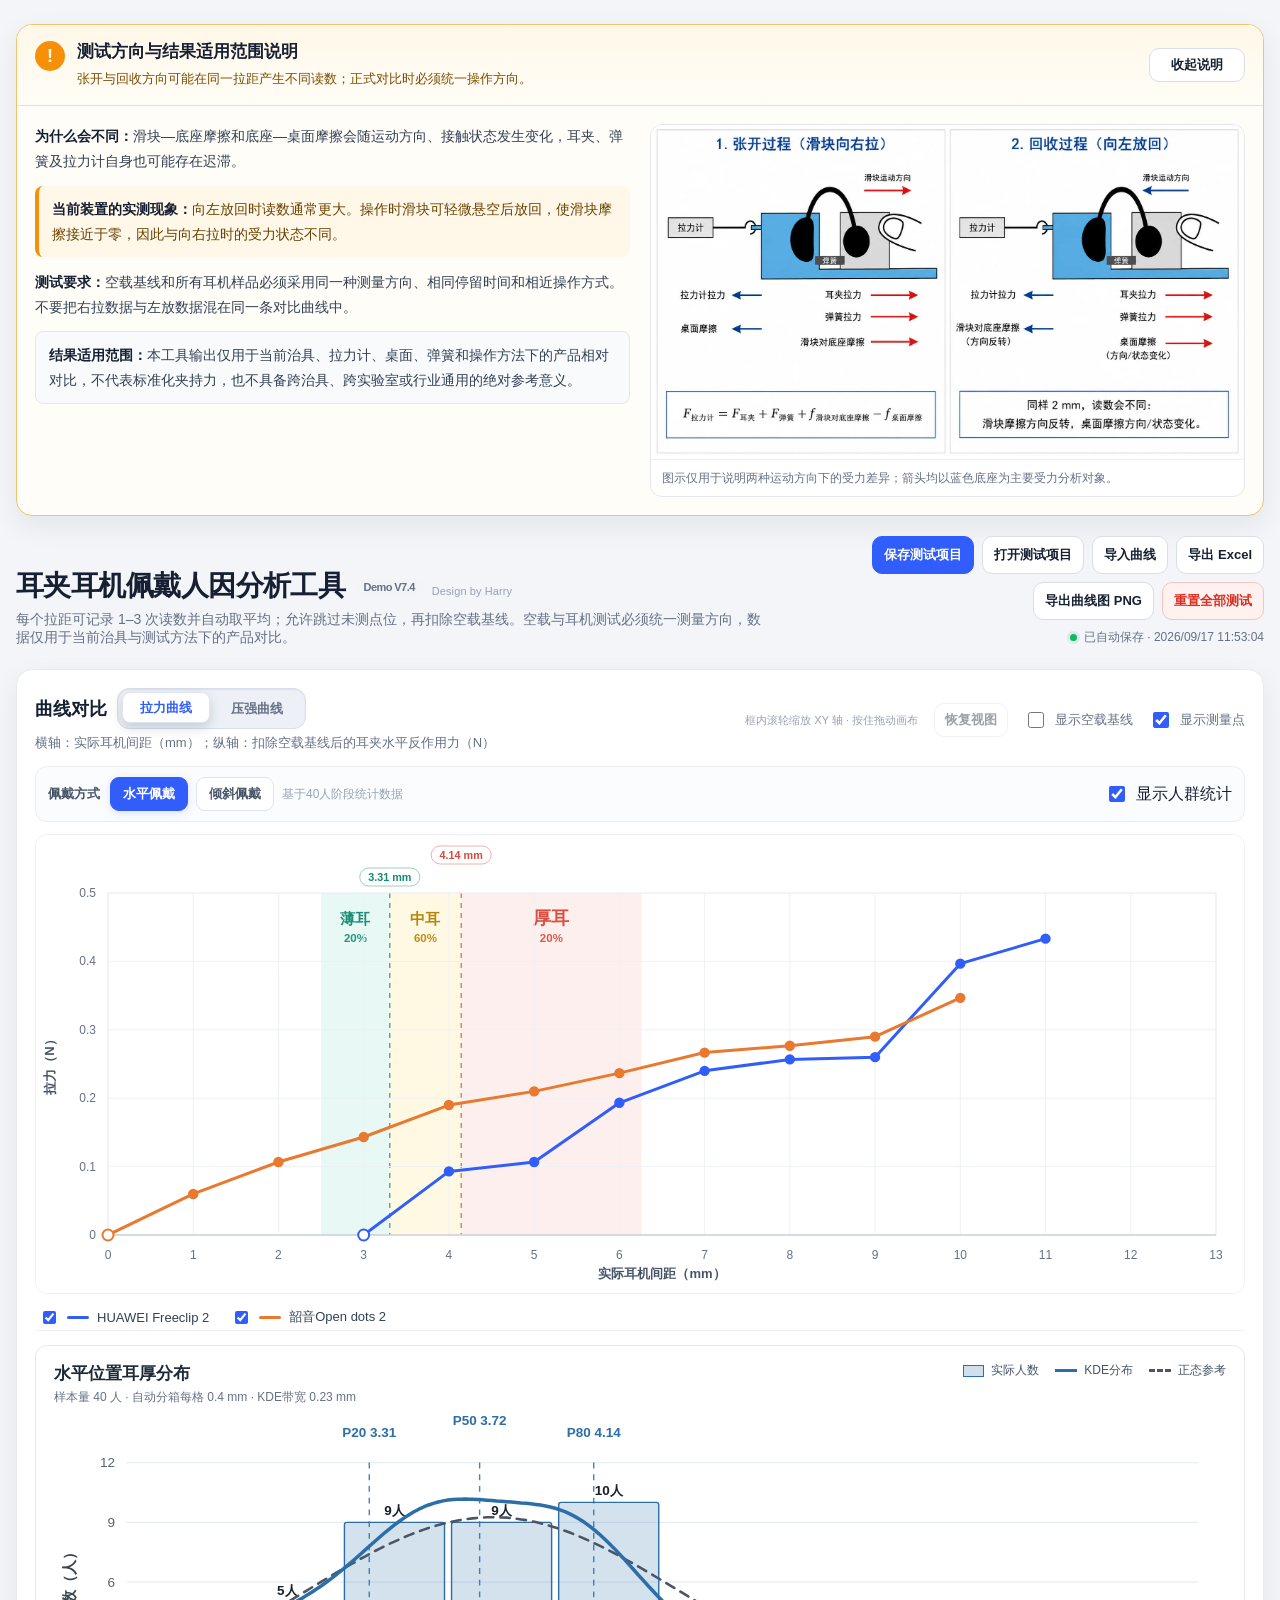
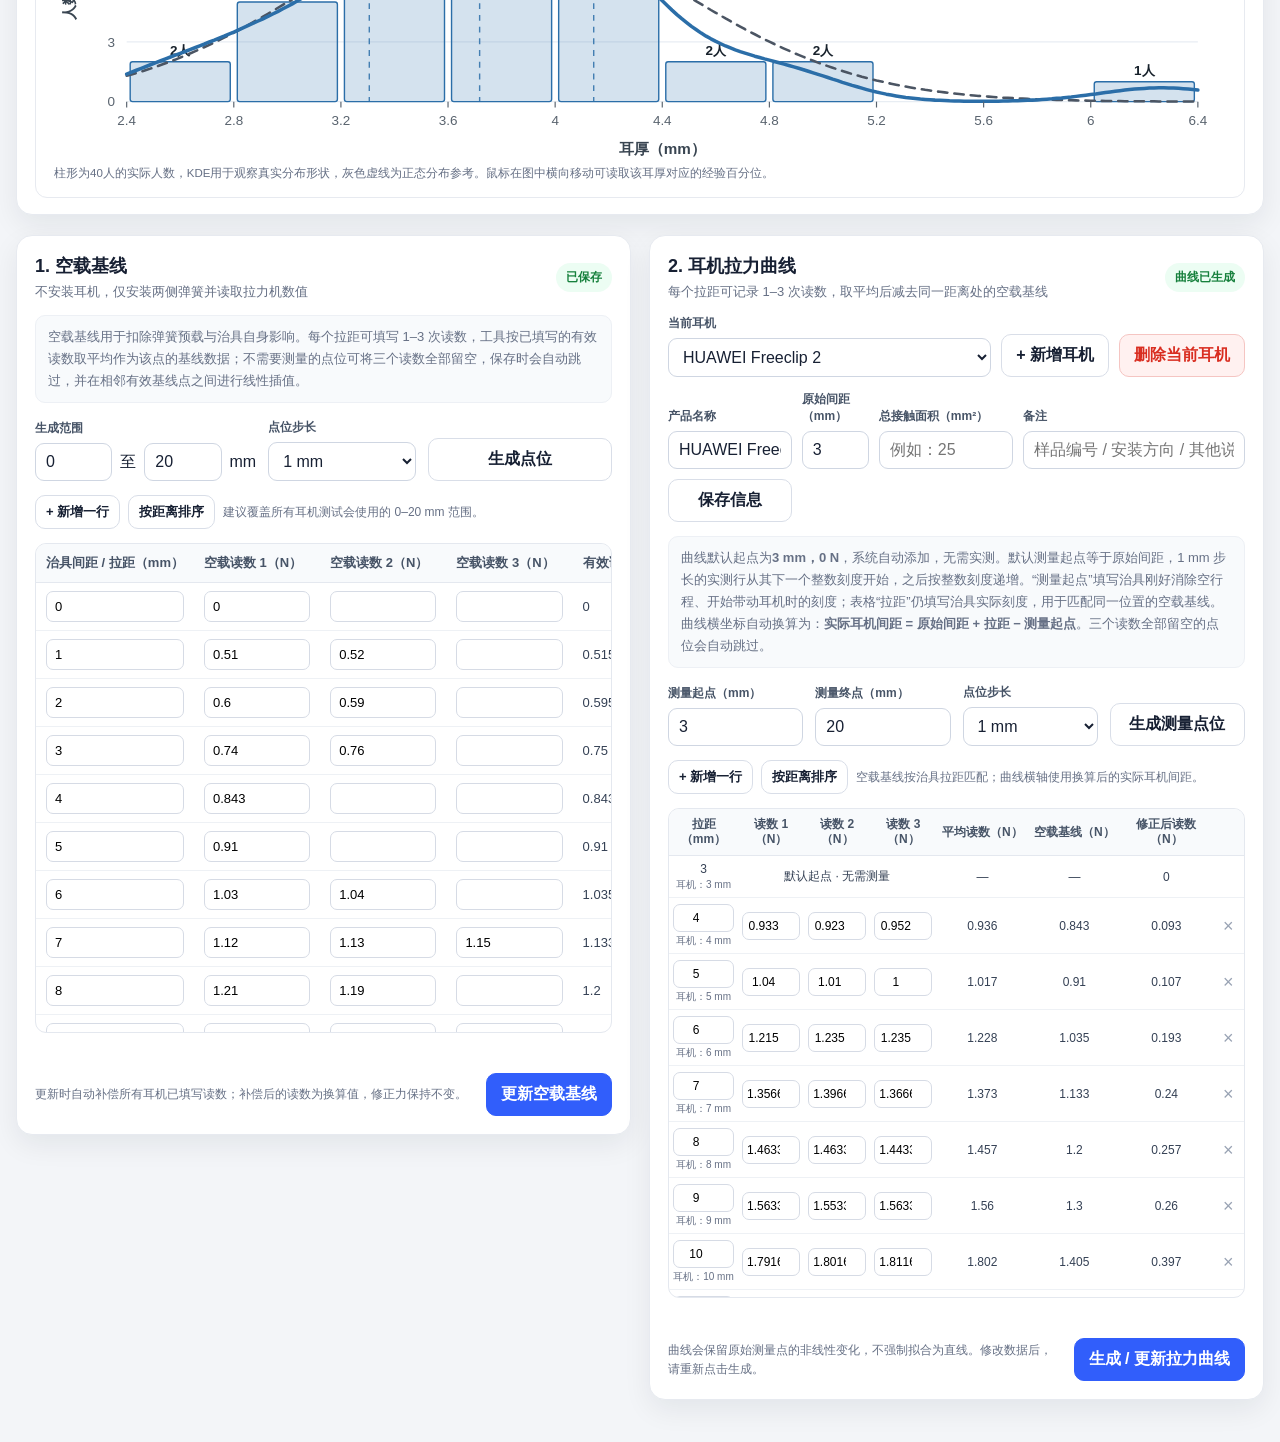
==== earclip-force-curve-demo/index.html @ e0b0806b "Add sanitized Earclip Force Curve human-factors demo" ====
<!DOCTYPE html>
<html lang="zh-CN">
<head>
  <meta charset="UTF-8" />
  <meta name="viewport" content="width=device-width, initial-scale=1.0" />
  <title>耳夹耳机佩戴人因分析工具 · Demo</title>
  <style>
    :root {
      --bg: #f3f5f8;
      --card: #ffffff;
      --text: #172033;
      --muted: #667085;
      --line: #d9dee8;
      --primary: #315efb;
      --primary-dark: #2449c7;
      --danger: #d92d20;
      --danger-bg: #fff1f0;
      --success: #16803c;
      --warning: #b54708;
      --shadow: 0 10px 28px rgba(16, 24, 40, 0.07);
      --radius: 16px;
    }

    * { box-sizing: border-box; }

    body {
      margin: 0;
      min-width: 1080px;
      background: var(--bg);
      color: var(--text);
      font-family: Inter, "PingFang SC", "Microsoft YaHei", Arial, sans-serif;
    }

    button, input, select, textarea { font: inherit; }

    .page {
      width: min(1480px, calc(100% - 48px));
      margin: 0 auto;
      padding: 34px 0 56px;
    }

    .header {
      display: flex;
      align-items: flex-end;
      justify-content: space-between;
      gap: 24px;
      margin-bottom: 22px;
    }

    .title-line {
      display: flex;
      align-items: baseline;
      gap: 10px;
      flex-wrap: wrap;
    }

    .title-wrap h1 {
      margin: 0;
      font-size: 28px;
      line-height: 1.25;
      letter-spacing: -0.02em;
    }

    .design-credit {
      color: #98a2b3;
      font-size: 11px;
      font-weight: 400;
      letter-spacing: 0.01em;
      white-space: nowrap;
    }

    .title-wrap p {
      margin: 8px 0 0;
      color: var(--muted);
      font-size: 14px;
    }

    .header-tools {
      display: flex;
      flex-direction: column;
      align-items: flex-end;
      gap: 9px;
      min-width: 560px;
    }

    .toolbar {
      display: flex;
      gap: 10px;
      flex-wrap: wrap;
      justify-content: flex-end;
    }

    .autosave-status {
      display: inline-flex;
      align-items: center;
      gap: 7px;
      color: var(--muted);
      font-size: 12px;
      min-height: 18px;
    }

    .autosave-dot {
      width: 7px;
      height: 7px;
      border-radius: 50%;
      background: #12b76a;
      box-shadow: 0 0 0 3px rgba(18,183,106,.12);
    }

    .btn {
      border: 1px solid var(--line);
      border-radius: 10px;
      background: #fff;
      color: var(--text);
      padding: 10px 14px;
      cursor: pointer;
      font-weight: 650;
      transition: 0.18s ease;
      white-space: nowrap;
    }

    .btn:hover { transform: translateY(-1px); box-shadow: 0 4px 12px rgba(16,24,40,.08); }
    .btn:active { transform: translateY(0); }
    .btn.primary { background: var(--primary); color: #fff; border-color: var(--primary); }
    .btn.primary:hover { background: var(--primary-dark); }
    .btn.danger { color: var(--danger); background: var(--danger-bg); border-color: #f5c5c2; }
    .btn.small { padding: 7px 10px; font-size: 13px; }
    .btn.ghost { background: transparent; }

    .card {
      background: var(--card);
      border: 1px solid #e7eaf0;
      border-radius: var(--radius);
      box-shadow: var(--shadow);
    }

    .chart-card { padding: 20px 20px 12px; margin-bottom: 20px; }
    .version-badge{display:inline-flex;align-items:center;margin-left:4px;padding:2px 7px;border-radius:999px;background:#f2f4f7;color:#667085;font-size:11px;font-weight:700;vertical-align:middle;}

    .card-head {
      display: flex;
      align-items: center;
      justify-content: space-between;
      gap: 16px;
      margin-bottom: 14px;
    }

    .card-head h2, .card-head h3 { margin: 0; font-size: 18px; }
    .card-head .sub { color: var(--muted); font-size: 13px; margin-top: 5px; }

    .chart-actions {
      display: flex;
      align-items: center;
      gap: 12px 16px;
      color: var(--muted);
      font-size: 13px;
      flex-wrap: wrap;
      justify-content: flex-end;
    }

    .chart-gesture-hint {
      color: #98a2b3;
      font-size: 11px;
      white-space: nowrap;
    }

    .chart-reset-btn:disabled {
      opacity: .42;
      cursor: default;
      transform: none;
      box-shadow: none;
    }

    .toggle {
      display: inline-flex;
      align-items: center;
      gap: 8px;
      cursor: pointer;
      user-select: none;
    }

    .toggle input { accent-color: var(--primary); width: 16px; height: 16px; }


    .chart-title-row {
      display: flex;
      align-items: center;
      gap: 10px;
      flex-wrap: wrap;
    }

    .chart-title-row h2 { margin: 0; }

    .chart-mode-switch {
      display: inline-grid;
      grid-template-columns: repeat(2, minmax(88px, 1fr));
      gap: 3px;
      padding: 4px;
      border: 1px solid #d8deea;
      border-radius: 12px;
      background: #edf1f7;
      box-shadow: inset 0 1px 2px rgba(15,23,42,.07);
    }

    .chart-mode-option {
      border: 1px solid transparent;
      border-radius: 8px;
      background: transparent;
      color: #667085;
      padding: 7px 13px;
      font-size: 13px;
      font-weight: 700;
      line-height: 1.2;
      cursor: pointer;
      transition: background .16s ease, box-shadow .16s ease, color .16s ease, transform .16s ease;
    }

    .chart-mode-option.active {
      border-color: #dfe5f2;
      background: #fff;
      color: #315efb;
      box-shadow: 0 5px 12px rgba(31,45,74,.18);
      transform: translateY(-1px);
    }

    .chart-mode-option:focus-visible {
      outline: 2px solid rgba(49,94,251,.35);
      outline-offset: 2px;
    }

    .pressure-area-notice {
      margin: 0 0 10px;
      padding: 9px 12px;
      border: 1px solid #f0c36d;
      border-radius: 8px;
      background: #fff8e8;
      color: #7a4d00;
      font-size: 13px;
      line-height: 1.55;
    }

    .curve-shift-hint {
      position: absolute;
      top: 10px;
      left: 50%;
      z-index: 4;
      display: flex;
      align-items: center;
      justify-content: center;
      gap: 7px;
      width: max-content;
      max-width: calc(100% - 24px);
      margin: 0;
      padding: 7px 11px;
      border: 1px solid #cdd8ff;
      border-radius: 10px;
      background: #f5f7ff;
      box-shadow: 0 5px 16px rgba(49,94,251,.12);
      color: #315efb;
      font-size: 13px;
      font-weight: 650;
      transform: translateX(-50%);
      pointer-events: none;
    }

    .curve-shift-hint[hidden] { display: none; }

    .curve-shift-key {
      display: inline-flex;
      align-items: center;
      justify-content: center;
      width: 25px;
      height: 22px;
      border: 1px solid #b9c7f8;
      border-bottom-width: 2px;
      border-radius: 6px;
      background: #ffffff;
      color: #315efb;
      font-size: 15px;
      line-height: 1;
    }

    #curveChart .chart-data-curve,
    #curveChart .chart-curve-hit,
    #curveChart .chart-data-point {
      cursor: pointer;
    }
    #curveChart .chart-data-curve,
    #curveChart .chart-curve-hit {
      pointer-events: stroke;
    }

    .chart-wrap {
      position: relative;
      width: 100%;
      height: 460px;
      border-radius: 12px;
      border: 1px solid #edf0f5;
      background: linear-gradient(180deg, #fff, #fbfcfe);
      overflow: hidden;
    }

    #curveChart {
      width: 100%;
      height: 100%;
      display: block;
      cursor: crosshair;
      user-select: none;
      touch-action: none;
    }

    #curveChart.dragging { cursor: grabbing; }

    .legend {
      display: flex;
      gap: 14px 22px;
      flex-wrap: wrap;
      min-height: 36px;
      align-items: center;
      padding: 12px 4px 2px;
    }

    .legend-item {
      display: inline-flex;
      align-items: center;
      gap: 8px;
      color: #344054;
      font-size: 13px;
    }

    .legend-item input { accent-color: var(--primary); }
    .legend-line { width: 22px; height: 3px; border-radius: 3px; display: inline-block; }
    .legend-note { color: var(--warning); font-size: 12px; margin-left: 2px; }

    .grid {
      display: grid;
      grid-template-columns: 1fr 1.35fr;
      gap: 20px;
      align-items: start;
    }

    .section-card { padding: 20px; }
    .section-card + .section-card { margin-top: 20px; }

    .status-chip {
      display: inline-flex;
      align-items: center;
      gap: 6px;
      padding: 6px 10px;
      border-radius: 999px;
      font-size: 12px;
      font-weight: 700;
      background: #eef4ff;
      color: #2449c7;
    }

    .status-chip.ok { background: #ecfdf3; color: var(--success); }
    .status-chip.warn { background: #fff7ed; color: var(--warning); }

    .hint {
      margin: 0 0 16px;
      color: var(--muted);
      font-size: 13px;
      line-height: 1.7;
      background: #f8fafc;
      border: 1px solid #edf0f5;
      border-radius: 10px;
      padding: 10px 12px;
    }

    .collapsed-box {
      border: 1px dashed #cfd6e2;
      border-radius: 12px;
      padding: 18px;
      display: flex;
      align-items: center;
      justify-content: space-between;
      gap: 16px;
      background: #fafbfc;
    }

    .collapsed-box strong { display: block; margin-bottom: 5px; }
    .collapsed-box span { color: var(--muted); font-size: 13px; }

    .form-row {
      display: grid;
      grid-template-columns: repeat(4, minmax(110px, 1fr));
      gap: 12px;
      align-items: end;
      margin-bottom: 14px;
    }

    .form-row.three { grid-template-columns: 1.2fr 0.8fr 1fr; }
    .form-row.two { grid-template-columns: 1fr 1fr; }

    .field label {
      display: block;
      margin-bottom: 6px;
      color: #475467;
      font-size: 12px;
      font-weight: 700;
    }

    .field input, .field select, .field textarea {
      width: 100%;
      border: 1px solid #cfd6e2;
      border-radius: 9px;
      padding: 9px 10px;
      outline: none;
      background: #fff;
      color: var(--text);
    }

    .field textarea { min-height: 76px; resize: vertical; }
    .field input:focus, .field select:focus, .field textarea:focus { border-color: var(--primary); box-shadow: 0 0 0 3px rgba(49,94,251,.1); }

    .inline-tools {
      display: flex;
      gap: 8px;
      align-items: center;
      flex-wrap: wrap;
      margin: 10px 0 14px;
    }

    .table-wrap {
      border: 1px solid #e4e8ef;
      border-radius: 11px;
      overflow: auto;
      max-height: 490px;
    }

    table {
      width: 100%;
      border-collapse: collapse;
      font-size: 13px;
    }

    thead th {
      position: sticky;
      top: 0;
      z-index: 1;
      background: #f8fafc;
      color: #475467;
      text-align: left;
      padding: 10px;
      border-bottom: 1px solid #e4e8ef;
      white-space: nowrap;
    }

    tbody td { padding: 8px 10px; border-bottom: 1px solid #eef1f5; }
    tbody tr:last-child td { border-bottom: 0; }

    .cell-input {
      width: 100%;
      min-width: 86px;
      border: 1px solid #d6dbe5;
      border-radius: 7px;
      padding: 7px 8px;
      outline: none;
    }

    .cell-input:focus { border-color: var(--primary); box-shadow: 0 0 0 2px rgba(49,94,251,.09); }
    .readonly { color: #344054; font-variant-numeric: tabular-nums; }
    .muted-cell { color: #98a2b3; }
    .negative { color: var(--danger); font-weight: 700; }

    .row-actions { width: 50px; text-align: right; }
    .icon-btn {
      border: 0;
      background: transparent;
      color: #98a2b3;
      cursor: pointer;
      font-size: 18px;
      line-height: 1;
      padding: 4px 6px;
      border-radius: 6px;
    }
    .icon-btn:hover { color: var(--danger); background: #fff1f0; }

    .footer-actions {
      display: flex;
      justify-content: space-between;
      gap: 12px;
      align-items: center;
      margin-top: 14px;
    }

    .small-note { color: var(--muted); font-size: 12px; line-height: 1.6; }
    .error-note { color: var(--danger); font-size: 12px; margin-top: 8px; min-height: 18px; }

    .headphone-selector {
      display: grid;
      grid-template-columns: 1fr auto auto;
      gap: 10px;
      align-items: end;
      margin-bottom: 14px;
    }

    .meta-strip {
      display: grid;
      grid-template-columns: 1.2fr .65fr 1.3fr auto;
      gap: 10px;
      align-items: end;
      margin-bottom: 14px;
    }

    .generated-info {
      display: flex;
      align-items: center;
      gap: 8px;
      color: var(--muted);
      font-size: 12px;
      margin-bottom: 12px;
    }

    .empty {
      color: #98a2b3;
      text-align: center;
      padding: 34px 12px;
    }

    .modal-backdrop {
      position: fixed;
      inset: 0;
      background: rgba(15,23,42,.45);
      display: none;
      align-items: center;
      justify-content: center;
      z-index: 1000;
      padding: 20px;
    }

    .modal-backdrop.show { display: flex; }

    .modal {
      width: 480px;
      background: #fff;
      border-radius: 16px;
      box-shadow: 0 24px 80px rgba(15,23,42,.25);
      padding: 22px;
    }

    .modal h3 { margin: 0 0 16px; }
    .modal-actions { display: flex; justify-content: flex-end; gap: 10px; margin-top: 18px; }


    .method-notice {
      margin-bottom: 20px;
      overflow: hidden;
      border-color: #f0c36d;
      background: #fffdf7;
    }

    .method-notice-head {
      display: flex;
      align-items: center;
      justify-content: space-between;
      gap: 18px;
      padding: 16px 18px;
      background: linear-gradient(180deg, #fff8e8, #fffdf7);
      border-bottom: 1px solid #f3dfb2;
    }

    .method-notice-title {
      display: flex;
      align-items: flex-start;
      gap: 12px;
      min-width: 0;
    }

    .notice-icon {
      width: 30px;
      height: 30px;
      flex: 0 0 30px;
      display: inline-flex;
      align-items: center;
      justify-content: center;
      border-radius: 50%;
      background: #f79009;
      color: #fff;
      font-size: 18px;
      font-weight: 800;
    }

    .method-notice-title h2 {
      margin: 0;
      font-size: 17px;
      line-height: 1.35;
    }

    .method-notice-title p {
      margin: 5px 0 0;
      color: #7a4d00;
      font-size: 13px;
      line-height: 1.55;
    }

    .notice-toggle {
      flex: 0 0 auto;
      min-width: 96px;
    }

    .method-notice-body {
      display: grid;
      grid-template-columns: minmax(380px, 0.95fr) minmax(480px, 1.25fr);
      gap: 20px;
      padding: 18px;
      align-items: start;
    }

    .method-notice.collapsed .method-notice-head {
      border-bottom: 0;
    }

    .method-notice.collapsed .method-notice-body {
      display: none;
    }

    .notice-copy {
      color: #344054;
      font-size: 14px;
      line-height: 1.75;
    }

    .notice-copy p {
      margin: 0 0 12px;
    }

    .notice-copy p:last-child {
      margin-bottom: 0;
    }

    .notice-copy strong {
      color: #172033;
    }

    .notice-rule {
      margin: 13px 0;
      padding: 11px 13px;
      border-left: 4px solid #f79009;
      border-radius: 8px;
      background: #fff8e8;
      color: #694100;
    }

    .notice-limit {
      padding: 11px 13px;
      border-radius: 8px;
      background: #f8fafc;
      border: 1px solid #e4e7ec;
    }

    .notice-image-wrap {
      border-radius: 12px;
      overflow: hidden;
      border: 1px solid #e4e7ec;
      background: #fff;
    }

    .notice-image-wrap img {
      width: 100%;
      height: auto;
      display: block;
    }

    .notice-image-caption {
      padding: 9px 11px;
      color: var(--muted);
      font-size: 12px;
      line-height: 1.5;
      border-top: 1px solid #edf0f5;
    }

    .save-state {
      position: fixed;
      right: 18px;
      bottom: 18px;
      background: #172033;
      color: #fff;
      padding: 9px 12px;
      border-radius: 9px;
      font-size: 12px;
      opacity: 0;
      transform: translateY(6px);
      pointer-events: none;
      transition: .2s ease;
      z-index: 1100;
    }

    .save-state.show { opacity: 1; transform: translateY(0); }



    /* V6.2：耳机测量表紧凑显示 */
    .hp-table {
      width: 100%;
      min-width: 0;
      table-layout: fixed;
      font-size: 12px;
    }

    .hp-table thead th {
      padding: 8px 4px;
      text-align: center;
      white-space: normal;
      line-height: 1.25;
    }

    .hp-table tbody td {
      padding: 6px 4px;
      text-align: center;
    }

    .hp-table .cell-input {
      min-width: 0;
      padding: 6px 4px;
      text-align: center;
    }

    .hp-table th:nth-child(1),
    .hp-table td:nth-child(1) { width: 12%; }

    .hp-table th:nth-child(2),
    .hp-table td:nth-child(2),
    .hp-table th:nth-child(3),
    .hp-table td:nth-child(3),
    .hp-table th:nth-child(4),
    .hp-table td:nth-child(4) { width: 11.5%; }

    .hp-table th:nth-child(5),
    .hp-table td:nth-child(5),
    .hp-table th:nth-child(6),
    .hp-table td:nth-child(6),
    .hp-table th:nth-child(7),
    .hp-table td:nth-child(7) { width: 16%; }

    .hp-table th:nth-child(8),
    .hp-table td:nth-child(8) { width: 5.5%; }

    .hp-table .row-actions {
      padding-left: 2px;
      padding-right: 2px;
    }

    .hp-distance-cell {
      vertical-align: middle;
    }

    .actual-gap-note {
      margin-top: 3px;
      font-size: 10px;
      line-height: 1.2;
      color: #667085;
      white-space: nowrap;
    }



    /* V7.2：恢复曲线平移提示定位与曲线点击命中样式；其余功能保持 V7 不变 */
    .population-toolbar {
      display:flex;
      align-items:center;
      justify-content:space-between;
      gap:12px 18px;
      flex-wrap:wrap;
      margin:2px 0 12px;
      padding:10px 12px;
      border:1px solid #e9edf3;
      border-radius:12px;
      background:#fbfcfe;
    }
    .population-toolbar-left, .wear-mode-switch { display:flex; align-items:center; gap:8px; flex-wrap:wrap; }
    .population-toolbar-title { font-size:13px; font-weight:700; color:#475467; margin-right:2px; }
    .wear-mode-btn {
      border:1px solid #dfe5ec; background:#fff; color:#475467; border-radius:9px;
      padding:7px 12px; font-size:13px; font-weight:650; cursor:pointer;
    }
    .wear-mode-btn.active { background:#315efb; border-color:#315efb; color:#fff; box-shadow:0 2px 8px rgba(49,94,251,.16); }
    .population-source-note { color:#98a2b3; font-size:12px; }
    .population-panel { display:block; padding:14px 0 6px; border-top:1px solid #edf0f5; }
    .population-panel[hidden] { display:none !important; }
    .population-stat-card {
      border:1px solid #e7eaf0; border-radius:12px; background:#fff; padding:16px 18px 14px; min-width:0;
    }
    .population-chart-head { display:flex; align-items:flex-start; justify-content:space-between; gap:16px; flex-wrap:wrap; }
    .population-stat-card h3 { margin:0; font-size:17px; color:#1d2939; }
    .population-stat-card .sub { margin-top:4px; color:#667085; font-size:12px; }
    .population-chart-legend { display:flex; gap:16px; flex-wrap:wrap; align-items:center; color:#475467; font-size:12px; }
    .population-chart-legend span { display:inline-flex; align-items:center; gap:7px; white-space:nowrap; }
    .population-legend-bar::before { content:''; width:19px; height:10px; border:1px solid var(--series); background:color-mix(in srgb,var(--series) 22%,white); }
    .population-legend-line::before { content:''; width:22px; border-top:3px solid var(--series); }
    .population-legend-normal::before { content:''; width:22px; border-top:3px dashed #4B5563; }
    .population-report-chart { position:relative; margin-top:5px; width:100%; overflow:hidden; }
    .population-report-svg { display:block; width:100%; height:auto; min-height:0; }
    .population-report-svg .chart-text { font-family:-apple-system,BlinkMacSystemFont,"Segoe UI","PingFang SC",sans-serif; font-size:11.5px; fill:#59636e; }
    .population-report-svg .bar-label { font-size:11.5px; font-weight:650; fill:#17212b; }
    .population-report-svg .percentile { font-size:11.5px; font-weight:750; }
    .population-report-svg .axis-title { font-family:inherit; font-size:13px; font-weight:650; fill:#394551; }
    .population-hover-line { pointer-events:none; }
    .population-hover-tooltip {
      position:absolute; z-index:4; display:none; pointer-events:none; transform:translate(10px,-50%);
      min-width:104px; padding:7px 9px; border:1px solid #d7dde7; border-radius:9px;
      background:rgba(255,255,255,.96); box-shadow:0 5px 16px rgba(15,23,42,.12);
      color:#344054; font-size:11.5px; line-height:1.35; white-space:nowrap;
    }
    .population-hover-tooltip strong { display:block; color:#172033; font-size:12.5px; }
    .population-report-note { margin-top:2px; color:#667085; font-size:11.5px; line-height:1.55; }
    @media (max-width: 720px) {
      .population-toolbar { align-items:flex-start; }
      .population-stat-card { padding:12px; }
      .population-report-chart { overflow-x:auto; }
      .population-report-svg { width:900px; max-width:none; min-height:0; }
    }

    /* V6.1：桌面端宽度与响应式布局优化 */
    html, body {
      max-width: 100%;
      overflow-x: hidden;
    }

    body {
      min-width: 0;
    }

    .page {
      width: min(1280px, calc(100% - 32px));
      padding: 24px 0 42px;
    }

    .header,
    .title-wrap,
    .header-tools,
    .grid > div,
    .card-head > div {
      min-width: 0;
    }

    .header-tools {
      min-width: 0;
      max-width: 660px;
    }

    .toolbar {
      gap: 8px;
    }

    .toolbar .btn {
      padding: 9px 11px;
      font-size: 13px;
    }

    .chart-card {
      padding: 18px 18px 10px;
    }

    .chart-wrap {
      height: 460px;
    }

    .grid {
      grid-template-columns: minmax(0, 1fr) minmax(0, 1fr);
      gap: 18px;
    }

    .section-card {
      padding: 18px;
      min-width: 0;
    }

    .method-notice-body {
      grid-template-columns: minmax(0, 1fr) minmax(0, 1fr);
    }

    .table-wrap {
      width: 100%;
      max-width: 100%;
    }

    table {
      min-width: 720px;
    }

    @media (max-width: 1180px) {
      .header {
        align-items: flex-start;
        flex-direction: column;
      }

      .header-tools {
        width: 100%;
        max-width: none;
        align-items: flex-start;
      }

      .toolbar {
        justify-content: flex-start;
      }

      .method-notice-body {
        grid-template-columns: 1fr;
      }
    }

    @media (max-width: 980px) {
      .page {
        width: min(100% - 24px, 920px);
        padding-top: 16px;
      }

      .grid {
        grid-template-columns: 1fr;
      }

      .chart-wrap {
        height: 430px;
      }

      .card-head {
        align-items: flex-start;
        flex-direction: column;
      }

      .chart-actions {
        flex-wrap: wrap;
      }
    }

    @media (max-width: 720px) {
      .page {
        width: calc(100% - 16px);
      }

      .title-wrap h1 {
        font-size: 23px;
      }

      .method-notice-head {
        align-items: flex-start;
      }

      .notice-toggle {
        min-width: 82px;
      }

      .toolbar .btn {
        flex: 1 1 calc(50% - 8px);
      }

      .chart-wrap {
        height: 400px;
      }

      .form-row,
      .form-row.three,
      .form-row.two,
      .headphone-selector,
      .meta-strip {
        grid-template-columns: 1fr 1fr;
      }
    }

    @media (max-width: 520px) {
      .method-notice-head,
      .collapsed-box,
      .footer-actions {
        flex-direction: column;
        align-items: stretch;
      }

      .toolbar .btn {
        flex-basis: 100%;
      }

      .form-row,
      .form-row.three,
      .form-row.two,
      .headphone-selector,
      .meta-strip {
        grid-template-columns: 1fr;
      }

      .chart-wrap {
        height: 370px;
      }
    }

  </style>
</head>
<body>
  <div class="page">

    <section class="card method-notice" id="methodNotice">
      <div class="method-notice-head">
        <div class="method-notice-title">
          <span class="notice-icon">!</span>
          <div>
            <h2>测试方向与结果适用范围说明</h2>
            <p>张开与回收方向可能在同一拉距产生不同读数；正式对比时必须统一操作方向。</p>
          </div>
        </div>
        <button class="btn small notice-toggle" id="methodNoticeToggle" type="button" aria-expanded="true">收起说明</button>
      </div>
      <div class="method-notice-body">
        <div class="notice-copy">
          <p><strong>为什么会不同：</strong>滑块—底座摩擦和底座—桌面摩擦会随运动方向、接触状态发生变化，耳夹、弹簧及拉力计自身也可能存在迟滞。</p>
          <div class="notice-rule">
            <strong>当前装置的实测现象：</strong>向左放回时读数通常更大。操作时滑块可轻微悬空后放回，使滑块摩擦接近于零，因此与向右拉时的受力状态不同。
          </div>
          <p><strong>测试要求：</strong>空载基线和所有耳机样品必须采用同一种测量方向、相同停留时间和相近操作方式。不要把右拉数据与左放数据混在同一条对比曲线中。</p>
          <div class="notice-limit">
            <strong>结果适用范围：</strong>本工具输出仅用于当前治具、拉力计、桌面、弹簧和操作方法下的产品相对对比，不代表标准化夹持力，也不具备跨治具、跨实验室或行业通用的绝对参考意义。
          </div>
        </div>
        <div class="notice-image-wrap">
          <img src="[data-uri]" alt="耳夹测试装置张开与回收过程受力分析图" />
          <div class="notice-image-caption">图示仅用于说明两种运动方向下的受力差异；箭头均以蓝色底座为主要受力分析对象。</div>
        </div>
      </div>
    </section>

    <div class="header">
      <div class="title-wrap">
        <div class="title-line">
          <h1>耳夹耳机佩戴人因分析工具 <span class="version-badge">Demo V7.4</span></h1>
          <span class="design-credit">Design by Harry</span>
        </div>
        <p>每个拉距可记录 1–3 次读数并自动取平均；允许跳过未测点位，再扣除空载基线。空载与耳机测试必须统一测量方向，数据仅用于当前治具与测试方法下的产品对比。</p>
      </div>
      <div class="header-tools">
        <div class="toolbar">
          <button class="btn primary" id="saveProjectBtn">保存测试项目</button>
          <button class="btn" id="openProjectBtn">打开测试项目</button>
          <button class="btn" id="importCurvesBtn">导入曲线</button>
          <button class="btn" id="exportExcelBtn">导出 Excel</button>
          <button class="btn" id="exportPngBtn">导出曲线图 PNG</button>
          <button class="btn danger" id="resetBtn">重置全部测试</button>
        </div>
        <div class="autosave-status" id="autosaveStatus"><span class="autosave-dot"></span><span>浏览器自动保存已启用</span></div>
      </div>
    </div>

    <section class="card chart-card">
      <div class="card-head">
        <div>
          <div class="chart-title-row">
            <h2 id="chartTitle">曲线对比</h2>
            <div class="chart-mode-switch" role="group" aria-label="曲线类型">
              <button class="chart-mode-option active" id="forceModeBtn" type="button" aria-pressed="true">拉力曲线</button>
              <button class="chart-mode-option" id="pressureModeBtn" type="button" aria-pressed="false">压强曲线</button>
            </div>
          </div>
          <div class="sub" id="chartSubtitle">横轴：实际耳机间距（mm）；纵轴：扣除空载基线后的耳夹水平反作用力（N）</div>
        </div>
        <div class="chart-actions">
          <span class="chart-gesture-hint">框内滚轮缩放 XY 轴 · 按住拖动画布</span>
          <button class="btn small ghost chart-reset-btn" id="resetChartViewBtn" type="button" disabled>恢复视图</button>
          <label class="toggle"><input type="checkbox" id="showBaselineToggle" /> 显示空载基线</label>
          <label class="toggle"><input type="checkbox" id="showPointsToggle" checked /> 显示测量点</label>
        </div>
      </div>
      <div class="population-toolbar">
        <div class="population-toolbar-left">
          <span class="population-toolbar-title">佩戴方式</span>
          <div class="wear-mode-switch" role="group" aria-label="佩戴方式切换">
            <button class="wear-mode-btn active" id="horizontalWearBtn" type="button">水平佩戴</button>
            <button class="wear-mode-btn" id="tiltedWearBtn" type="button">倾斜佩戴</button>
          </div>
          <span class="population-source-note">基于40人阶段统计数据</span>
        </div>
        <label class="toggle"><input type="checkbox" id="showPopulationToggle" checked /> 显示人群统计</label>
      </div>
      <div class="pressure-area-notice" id="pressureAreaNotice" hidden></div>
      <div class="chart-wrap">
        <div class="curve-shift-hint" id="curveShiftHint" hidden>
          <span>已选中曲线，使用</span>
          <span class="curve-shift-key" aria-label="左方向键">←</span>
          <span class="curve-shift-key" aria-label="右方向键">→</span>
          <span>每次平移 0.1 mm；半透明线为原位置；Esc 撤销并退出选中</span>
        </div>
        <svg id="curveChart" role="img" aria-label="耳夹耳机拉力曲线图"></svg>
      </div>
      <div class="legend" id="chartLegend"></div>
      <div class="population-panel" id="populationPanel"></div>
    </section>

    <div class="grid">
      <div>
        <section class="card section-card" id="baselineCard"></section>
      </div>

      <div>
        <section class="card section-card" id="headphoneCard"></section>
      </div>
    </div>
  </div>

  <div class="modal-backdrop" id="newHeadphoneModal">
    <div class="modal">
      <h3>新增耳夹耳机</h3>
      <div class="form-row two">
        <div class="field">
          <label for="newHeadphoneName">产品名称</label>
          <input id="newHeadphoneName" placeholder="例如：Huawei FreeClip 2" />
        </div>
        <div class="field">
          <label for="newHeadphoneGap">原始间距（mm）</label>
          <input id="newHeadphoneGap" type="number" min="0" max="20" step="0.1" value="0" />
        </div>
      </div>
      <div class="field">
        <label for="newHeadphoneContactArea">总接触面积（mm²，可选）</label>
        <input id="newHeadphoneContactArea" type="number" min="0.1" step="0.1" placeholder="例如：25" />
      </div>
      <div class="field">
        <label for="newHeadphoneNotes">备注（可选）</label>
        <textarea id="newHeadphoneNotes" placeholder="样品编号、测试方向、安装说明等"></textarea>
      </div>
      <div class="modal-actions">
        <button class="btn" id="cancelNewHeadphone">取消</button>
        <button class="btn primary" id="confirmNewHeadphone">创建</button>
      </div>
    </div>
  </div>

  <input type="file" id="projectFileInput" accept="application/json,.json" hidden />
  <input type="file" id="curveImportFileInput" accept="application/json,.json" hidden />
  <div class="save-state" id="saveToast">已自动保存到浏览器</div>

  <script>
    (() => {
      'use strict';

      const STORAGE_KEY = 'earclip_force_curve_tool_public_demo_v1';
      const NOTICE_COLLAPSED_KEY = 'earclip_force_curve_method_notice_collapsed';
      const PROJECT_FORMAT = 'earclip-force-curve-project';
      const PROJECT_VERSION = 1;
      const PROJECT_FILE_TYPE = 'earclip-force-curve-project-json';
      const PROJECT_SCHEMA_VERSION = 2;
      const COLORS = ['#315efb', '#e8792e', '#10a37f', '#9b51e0', '#e5484d', '#0b84f3', '#8a6d3b', '#d63384', '#2f855a', '#6b7280'];

      // V7.4：保留基线补偿；自动显示原始间距零力点，实测点位对齐治具整数刻度。
      const POPULATION_STATS = {
        horizontal: {
          key: 'horizontal', label: '水平佩戴', sampleSize: 40,
          min: 2.50, max: 6.26, p10: 3.005, p20: 3.306, p50: 3.718, p80: 4.144, p90: 4.441, kdeBandwidth: 0.23,
          histogram: { start: 2.4, width: 0.4, counts: [2,5,9,9,10,2,2,0,0,1] },
          values: [2.5,2.5865,2.8,2.9165,3.015,3.0335,3.075,3.29,3.31,3.3565,3.365,3.4535,3.465,3.515,3.535,3.545,3.6,3.6165,3.6235,3.665,3.77,3.78,3.835,3.8565,3.9265,4.04,4.05,4.0765,4.08,4.08,4.09,4.1365,4.1735,4.175,4.38,4.43,4.535,4.83,4.89,6.265]
        },
        tilted: {
          key: 'tilted', label: '倾斜佩戴', sampleSize: 40,
          min: 2.75, max: 6.72, p10: 3.438, p20: 3.666, p50: 4.415, p80: 4.995, p90: 5.136, kdeBandwidth: 0.37,
          histogram: { start: 2.25, width: 0.75, counts: [3,9,9,16,1,2] },
          values: [2.7535,2.86,2.8635,3.355,3.4465,3.57,3.61,3.65,3.67,3.68,3.685,3.74,3.96,4.005,4.0365,4.225,4.265,4.2765,4.33,4.34,4.49,4.51,4.5265,4.56,4.5665,4.7165,4.85,4.86,4.9135,4.9235,4.975,4.99,5.0135,5.065,5.09,5.135,5.145,5.7,6.33,6.725]
        }
      };
      let populationMode = 'horizontal';
      let populationVisible = true;

      // 来自40人阶段统计报告的两张耳厚分布图。固定写入本版本，不提供页面内更新入口。
      const POPULATION_DISTRIBUTION_SVGS = {
        horizontal: `<svg class="population-report-svg" aria-labelledby="horizontal-title horizontal-desc" role="img" viewbox="0 0 1000 520">
<title id="horizontal-title">水平位置耳厚分布</title>
<desc id="horizontal-desc">半透明柱形表示每个自动分箱区间内的实际人数，彩色实线为根据40个单人平均值计算的KDE平滑分布，深灰虚线为按样本均值和标准差计算的正态分布参考，竖线标示P20、P50和P80。</desc>
<g class="chart-text"><line stroke="#dfe5eb" x1="72" x2="972" y1="450.0" y2="450.0"></line><text text-anchor="end" x="60" y="455.0">0</text><line stroke="#dfe5eb" x1="72" x2="972" y1="356.5" y2="356.5"></line><text text-anchor="end" x="60" y="361.5">3</text><line stroke="#dfe5eb" x1="72" x2="972" y1="263.0" y2="263.0"></line><text text-anchor="end" x="60" y="268.0">6</text><line stroke="#dfe5eb" x1="72" x2="972" y1="169.5" y2="169.5"></line><text text-anchor="end" x="60" y="174.5">9</text><line stroke="#dfe5eb" x1="72" x2="972" y1="76.0" y2="76.0"></line><text text-anchor="end" x="60" y="81.0">12</text><rect fill="#2B6EA8" fill-opacity=".22" height="62.3" rx="2" stroke="#2B6EA8" stroke-width="1.3" width="84.0" x="75.0" y="387.7"></rect><text class="bar-label" text-anchor="middle" x="117.0" y="379.7">2人</text><rect fill="#2B6EA8" fill-opacity=".22" height="155.8" rx="2" stroke="#2B6EA8" stroke-width="1.3" width="84.0" x="165.0" y="294.2"></rect><text class="bar-label" text-anchor="middle" x="207.0" y="286.2">5人</text><rect fill="#2B6EA8" fill-opacity=".22" height="280.5" rx="2" stroke="#2B6EA8" stroke-width="1.3" width="84.0" x="255.0" y="169.5"></rect><text class="bar-label" text-anchor="middle" x="297.0" y="161.5">9人</text><rect fill="#2B6EA8" fill-opacity=".22" height="280.5" rx="2" stroke="#2B6EA8" stroke-width="1.3" width="84.0" x="345.0" y="169.5"></rect><text class="bar-label" text-anchor="middle" x="387.0" y="161.5">9人</text><rect fill="#2B6EA8" fill-opacity=".22" height="311.7" rx="2" stroke="#2B6EA8" stroke-width="1.3" width="84.0" x="435.0" y="138.3"></rect><text class="bar-label" text-anchor="middle" x="477.0" y="130.3">10人</text><rect fill="#2B6EA8" fill-opacity=".22" height="62.3" rx="2" stroke="#2B6EA8" stroke-width="1.3" width="84.0" x="525.0" y="387.7"></rect><text class="bar-label" text-anchor="middle" x="567.0" y="379.7">2人</text><rect fill="#2B6EA8" fill-opacity=".22" height="62.3" rx="2" stroke="#2B6EA8" stroke-width="1.3" width="84.0" x="615.0" y="387.7"></rect><text class="bar-label" text-anchor="middle" x="657.0" y="379.7">2人</text><rect fill="#2B6EA8" fill-opacity=".22" height="0.0" rx="2" stroke="#2B6EA8" stroke-width="1.3" width="84.0" x="705.0" y="450.0"></rect><rect fill="#2B6EA8" fill-opacity=".22" height="0.0" rx="2" stroke="#2B6EA8" stroke-width="1.3" width="84.0" x="795.0" y="450.0"></rect><rect fill="#2B6EA8" fill-opacity=".22" height="31.2" rx="2" stroke="#2B6EA8" stroke-width="1.3" width="84.0" x="885.0" y="418.8"></rect><text class="bar-label" text-anchor="middle" x="927.0" y="410.8">1人</text><path d="M72.0,409.5 L75.7,407.6 L79.5,405.5 L83.2,403.4 L87.0,401.2 L90.8,399.0 L94.5,396.6 L98.2,394.2 L102.0,391.7 L105.7,389.2 L109.5,386.6 L113.2,383.9 L117.0,381.1 L120.8,378.2 L124.5,375.3 L128.2,372.3 L132.0,369.2 L135.7,366.0 L139.5,362.8 L143.2,359.5 L147.0,356.2 L150.8,352.7 L154.5,349.2 L158.2,345.7 L162.0,342.0 L165.7,338.3 L169.5,334.6 L173.3,330.8 L177.0,326.9 L180.8,323.0 L184.5,319.1 L188.2,315.1 L192.0,311.0 L195.7,306.9 L199.5,302.8 L203.3,298.7 L207.0,294.5 L210.8,290.3 L214.5,286.1 L218.2,281.9 L222.0,277.7 L225.8,273.4 L229.5,269.2 L233.3,265.0 L237.0,260.8 L240.8,256.6 L244.5,252.4 L248.2,248.3 L252.0,244.2 L255.7,240.1 L259.5,236.1 L263.2,232.1 L267.0,228.2 L270.8,224.3 L274.5,220.5 L278.2,216.8 L282.0,213.2 L285.8,209.6 L289.5,206.1 L293.2,202.8 L297.0,199.5 L300.8,196.3 L304.5,193.3 L308.2,190.3 L312.0,187.5 L315.7,184.8 L319.5,182.2 L323.2,179.8 L327.0,177.5 L330.8,175.3 L334.5,173.3 L338.3,171.5 L342.0,169.8 L345.8,168.2 L349.5,166.8 L353.2,165.5 L357.0,164.5 L360.8,163.5 L364.5,162.8 L368.2,162.2 L372.0,161.8 L375.8,161.5 L379.5,161.4 L383.2,161.5 L387.0,161.8 L390.8,162.2 L394.5,162.8 L398.3,163.5 L402.0,164.5 L405.8,165.5 L409.5,166.8 L413.2,168.2 L417.0,169.8 L420.7,171.5 L424.5,173.3 L428.2,175.3 L432.0,177.5 L435.8,179.8 L439.5,182.2 L443.3,184.8 L447.0,187.5 L450.8,190.3 L454.5,193.3 L458.2,196.3 L462.0,199.5 L465.8,202.8 L469.5,206.1 L473.2,209.6 L477.0,213.2 L480.7,216.8 L484.5,220.5 L488.2,224.3 L492.0,228.2 L495.7,232.1 L499.5,236.1 L503.3,240.1 L507.0,244.2 L510.8,248.3 L514.5,252.4 L518.2,256.6 L522.0,260.8 L525.8,265.0 L529.5,269.2 L533.2,273.4 L537.0,277.7 L540.8,281.9 L544.5,286.1 L548.3,290.3 L552.0,294.5 L555.8,298.7 L559.5,302.8 L563.2,306.9 L567.0,311.0 L570.8,315.1 L574.5,319.1 L578.2,323.0 L582.0,326.9 L585.8,330.8 L589.5,334.6 L593.2,338.3 L597.0,342.0 L600.7,345.7 L604.5,349.2 L608.2,352.7 L612.0,356.2 L615.7,359.5 L619.5,362.8 L623.2,366.0 L627.0,369.2 L630.8,372.3 L634.5,375.3 L638.2,378.2 L642.0,381.1 L645.8,383.9 L649.5,386.6 L653.3,389.2 L657.0,391.7 L660.8,394.2 L664.5,396.6 L668.3,399.0 L672.0,401.2 L675.8,403.4 L679.5,405.5 L683.2,407.6 L687.0,409.5 L690.8,411.5 L694.5,413.3 L698.2,415.1 L702.0,416.8 L705.8,418.4 L709.5,420.0 L713.2,421.5 L717.0,422.9 L720.7,424.3 L724.5,425.7 L728.2,427.0 L732.0,428.2 L735.8,429.4 L739.5,430.5 L743.2,431.5 L747.0,432.6 L750.8,433.5 L754.5,434.5 L758.2,435.4 L762.0,436.2 L765.8,437.0 L769.5,437.8 L773.3,438.5 L777.0,439.2 L780.8,439.8 L784.5,440.4 L788.2,441.0 L792.0,441.6 L795.8,442.1 L799.5,442.6 L803.2,443.1 L807.0,443.5 L810.8,443.9 L814.5,444.3 L818.2,444.7 L822.0,445.1 L825.7,445.4 L829.5,445.7 L833.2,446.0 L837.0,446.3 L840.7,446.5 L844.5,446.8 L848.2,447.0 L852.0,447.2 L855.8,447.4 L859.5,447.6 L863.2,447.8 L867.0,447.9 L870.8,448.1 L874.5,448.2 L878.3,448.4 L882.0,448.5 L885.8,448.6 L889.5,448.7 L893.3,448.8 L897.0,448.9 L900.8,449.0 L904.5,449.1 L908.2,449.1 L912.0,449.2 L915.8,449.3 L919.5,449.3 L923.2,449.4 L927.0,449.4 L930.8,449.5 L934.5,449.5 L938.2,449.6 L942.0,449.6 L945.7,449.6 L949.5,449.7 L953.2,449.7 L957.0,449.7 L960.8,449.7 L964.5,449.8 L968.2,449.8 L972.0,449.8" fill="none" stroke="#4B5563" stroke-dasharray="10 7" stroke-linecap="round" stroke-width="3"></path><path d="M72.0,406.8 L75.7,404.1 L79.5,401.4 L83.2,398.7 L87.0,395.9 L90.8,393.2 L94.5,390.5 L98.2,387.8 L102.0,385.1 L105.7,382.4 L109.5,379.7 L113.2,377.1 L117.0,374.4 L120.8,371.7 L124.5,369.1 L128.2,366.4 L132.0,363.7 L135.7,361.0 L139.5,358.2 L143.2,355.5 L147.0,352.6 L150.8,349.8 L154.5,346.9 L158.2,344.0 L162.0,341.0 L165.7,337.9 L169.5,334.8 L173.3,331.7 L177.0,328.5 L180.8,325.3 L184.5,322.1 L188.2,318.7 L192.0,315.3 L195.7,311.9 L199.5,308.4 L203.3,304.8 L207.0,301.1 L210.8,297.3 L214.5,293.4 L218.2,289.3 L222.0,285.1 L225.8,280.8 L229.5,276.3 L233.3,271.6 L237.0,266.7 L240.8,261.7 L244.5,256.4 L248.2,251.0 L252.0,245.4 L255.7,239.6 L259.5,233.7 L263.2,227.7 L267.0,221.6 L270.8,215.4 L274.5,209.2 L278.2,203.0 L282.0,196.9 L285.8,190.9 L289.5,185.0 L293.2,179.3 L297.0,173.8 L300.8,168.6 L304.5,163.6 L308.2,159.1 L312.0,154.8 L315.7,151.0 L319.5,147.5 L323.2,144.5 L327.0,141.8 L330.8,139.6 L334.5,137.7 L338.3,136.2 L342.0,135.0 L345.8,134.2 L349.5,133.7 L353.2,133.4 L357.0,133.3 L360.8,133.4 L364.5,133.7 L368.2,134.1 L372.0,134.5 L375.8,135.1 L379.5,135.6 L383.2,136.1 L387.0,136.7 L390.8,137.2 L394.5,137.8 L398.3,138.3 L402.0,138.9 L405.8,139.5 L409.5,140.2 L413.2,141.0 L417.0,141.9 L420.7,143.0 L424.5,144.4 L428.2,146.0 L432.0,147.9 L435.8,150.1 L439.5,152.7 L443.3,155.7 L447.0,159.2 L450.8,163.0 L454.5,167.3 L458.2,172.1 L462.0,177.3 L465.8,182.9 L469.5,188.9 L473.2,195.3 L477.0,202.0 L480.7,209.0 L484.5,216.2 L488.2,223.7 L492.0,231.3 L495.7,239.0 L499.5,246.8 L503.3,254.6 L507.0,262.3 L510.8,269.9 L514.5,277.4 L518.2,284.7 L522.0,291.9 L525.8,298.8 L529.5,305.4 L533.2,311.8 L537.0,317.9 L540.8,323.6 L544.5,329.1 L548.3,334.3 L552.0,339.1 L555.8,343.7 L559.5,347.9 L563.2,351.9 L567.0,355.6 L570.8,359.0 L574.5,362.2 L578.2,365.1 L582.0,367.8 L585.8,370.4 L589.5,372.8 L593.2,375.1 L597.0,377.2 L600.7,379.3 L604.5,381.3 L608.2,383.2 L612.0,385.1 L615.7,387.0 L619.5,388.9 L623.2,390.8 L627.0,392.7 L630.8,394.7 L634.5,396.7 L638.2,398.8 L642.0,400.9 L645.8,403.1 L649.5,405.3 L653.3,407.5 L657.0,409.8 L660.8,412.1 L664.5,414.3 L668.3,416.6 L672.0,418.9 L675.8,421.1 L679.5,423.3 L683.2,425.4 L687.0,427.5 L690.8,429.4 L694.5,431.3 L698.2,433.1 L702.0,434.8 L705.8,436.4 L709.5,437.9 L713.2,439.2 L717.0,440.5 L720.7,441.7 L724.5,442.7 L728.2,443.6 L732.0,444.5 L735.8,445.3 L739.5,445.9 L743.2,446.5 L747.0,447.0 L750.8,447.5 L754.5,447.9 L758.2,448.2 L762.0,448.5 L765.8,448.7 L769.5,448.9 L773.3,449.1 L777.0,449.2 L780.8,449.3 L784.5,449.3 L788.2,449.4 L792.0,449.4 L795.8,449.4 L799.5,449.3 L803.2,449.2 L807.0,449.1 L810.8,449.0 L814.5,448.9 L818.2,448.7 L822.0,448.4 L825.7,448.2 L829.5,447.9 L833.2,447.5 L837.0,447.1 L840.7,446.7 L844.5,446.2 L848.2,445.7 L852.0,445.1 L855.8,444.5 L859.5,443.8 L863.2,443.1 L867.0,442.3 L870.8,441.5 L874.5,440.6 L878.3,439.8 L882.0,438.8 L885.8,437.9 L889.5,437.0 L893.3,436.0 L897.0,435.1 L900.8,434.2 L904.5,433.3 L908.2,432.5 L912.0,431.7 L915.8,431.0 L919.5,430.3 L923.2,429.8 L927.0,429.3 L930.8,428.9 L934.5,428.7 L938.2,428.5 L942.0,428.5 L945.7,428.5 L949.5,428.7 L953.2,429.0 L957.0,429.4 L960.8,429.9 L964.5,430.5 L968.2,431.1 L972.0,431.9" fill="none" stroke="#2B6EA8" stroke-linecap="round" stroke-linejoin="round" stroke-width="4"></path><line stroke="#2B6EA8" stroke-dasharray="5 5" stroke-width="1.5" x1="275.8" x2="275.8" y1="76" y2="450"></line><text class="percentile" fill="#2B6EA8" text-anchor="middle" x="275.8" y="60">P20 3.31</text><line stroke="#2B6EA8" stroke-dasharray="5 5" stroke-width="1.5" x1="368.4" x2="368.4" y1="76" y2="450"></line><text class="percentile" fill="#2B6EA8" text-anchor="middle" x="368.4" y="42">P50 3.72</text><line stroke="#2B6EA8" stroke-dasharray="5 5" stroke-width="1.5" x1="464.4" x2="464.4" y1="76" y2="450"></line><text class="percentile" fill="#2B6EA8" text-anchor="middle" x="464.4" y="60">P80 4.14</text><line stroke="#59636e" x1="72.0" x2="72.0" y1="450" y2="456"></line><text text-anchor="middle" x="72.0" y="475">2.40</text><line stroke="#59636e" x1="162.0" x2="162.0" y1="450" y2="456"></line><text text-anchor="middle" x="162.0" y="475">2.80</text><line stroke="#59636e" x1="252.0" x2="252.0" y1="450" y2="456"></line><text text-anchor="middle" x="252.0" y="475">3.20</text><line stroke="#59636e" x1="342.0" x2="342.0" y1="450" y2="456"></line><text text-anchor="middle" x="342.0" y="475">3.60</text><line stroke="#59636e" x1="432.0" x2="432.0" y1="450" y2="456"></line><text text-anchor="middle" x="432.0" y="475">4.00</text><line stroke="#59636e" x1="522.0" x2="522.0" y1="450" y2="456"></line><text text-anchor="middle" x="522.0" y="475">4.40</text><line stroke="#59636e" x1="612.0" x2="612.0" y1="450" y2="456"></line><text text-anchor="middle" x="612.0" y="475">4.80</text><line stroke="#59636e" x1="702.0" x2="702.0" y1="450" y2="456"></line><text text-anchor="middle" x="702.0" y="475">5.20</text><line stroke="#59636e" x1="792.0" x2="792.0" y1="450" y2="456"></line><text text-anchor="middle" x="792.0" y="475">5.60</text><line stroke="#59636e" x1="882.0" x2="882.0" y1="450" y2="456"></line><text text-anchor="middle" x="882.0" y="475">6.00</text><line stroke="#59636e" x1="972.0" x2="972.0" y1="450" y2="456"></line><text text-anchor="middle" x="972.0" y="475">6.40</text></g>
<text class="axis-title" text-anchor="middle" x="522.0" y="506">耳厚（mm）</text>
<text class="axis-title" text-anchor="middle" transform="rotate(-90 18 263.0)" x="18" y="263.0">人数（人）</text>
</svg>`,
        tilted: `<svg class="population-report-svg" aria-labelledby="tilted-title tilted-desc" role="img" viewbox="0 0 1000 520">
<title id="tilted-title">倾斜位置耳厚分布</title>
<desc id="tilted-desc">半透明柱形表示每个自动分箱区间内的实际人数，彩色实线为根据40个单人平均值计算的KDE平滑分布，深灰虚线为按样本均值和标准差计算的正态分布参考，竖线标示P20、P50和P80。</desc>
<g class="chart-text"><line stroke="#dfe5eb" x1="72" x2="972" y1="450.0" y2="450.0"></line><text text-anchor="end" x="60" y="455.0">0</text><line stroke="#dfe5eb" x1="72" x2="972" y1="356.5" y2="356.5"></line><text text-anchor="end" x="60" y="361.5">5</text><line stroke="#dfe5eb" x1="72" x2="972" y1="263.0" y2="263.0"></line><text text-anchor="end" x="60" y="268.0">10</text><line stroke="#dfe5eb" x1="72" x2="972" y1="169.5" y2="169.5"></line><text text-anchor="end" x="60" y="174.5">15</text><line stroke="#dfe5eb" x1="72" x2="972" y1="76.0" y2="76.0"></line><text text-anchor="end" x="60" y="81.0">20</text><rect fill="#C66A2B" fill-opacity=".22" height="56.1" rx="2" stroke="#C66A2B" stroke-width="1.3" width="144.0" x="75.0" y="393.9"></rect><text class="bar-label" text-anchor="middle" x="147.0" y="385.9">3人</text><rect fill="#C66A2B" fill-opacity=".22" height="168.3" rx="2" stroke="#C66A2B" stroke-width="1.3" width="144.0" x="225.0" y="281.7"></rect><text class="bar-label" text-anchor="middle" x="297.0" y="273.7">9人</text><rect fill="#C66A2B" fill-opacity=".22" height="168.3" rx="2" stroke="#C66A2B" stroke-width="1.3" width="144.0" x="375.0" y="281.7"></rect><text class="bar-label" text-anchor="middle" x="447.0" y="273.7">9人</text><rect fill="#C66A2B" fill-opacity=".22" height="299.2" rx="2" stroke="#C66A2B" stroke-width="1.3" width="144.0" x="525.0" y="150.8"></rect><text class="bar-label" text-anchor="middle" x="597.0" y="142.8">16人</text><rect fill="#C66A2B" fill-opacity=".22" height="18.7" rx="2" stroke="#C66A2B" stroke-width="1.3" width="144.0" x="675.0" y="431.3"></rect><text class="bar-label" text-anchor="middle" x="747.0" y="423.3">1人</text><rect fill="#C66A2B" fill-opacity=".22" height="37.4" rx="2" stroke="#C66A2B" stroke-width="1.3" width="144.0" x="825.0" y="412.6"></rect><text class="bar-label" text-anchor="middle" x="897.0" y="404.6">2人</text><path d="M72.0,438.0 L75.7,437.3 L79.5,436.7 L83.2,435.9 L87.0,435.2 L90.8,434.4 L94.5,433.6 L98.3,432.7 L102.0,431.8 L105.8,430.9 L109.5,429.9 L113.2,428.9 L117.0,427.8 L120.7,426.7 L124.5,425.6 L128.2,424.4 L132.0,423.2 L135.8,421.9 L139.5,420.6 L143.3,419.3 L147.0,417.9 L150.7,416.4 L154.5,414.9 L158.2,413.4 L162.0,411.7 L165.8,410.1 L169.5,408.4 L173.2,406.6 L177.0,404.8 L180.8,402.9 L184.5,401.0 L188.2,399.0 L192.0,397.0 L195.8,394.9 L199.5,392.8 L203.2,390.6 L207.0,388.3 L210.8,386.0 L214.5,383.7 L218.3,381.2 L222.0,378.8 L225.7,376.2 L229.5,373.7 L233.2,371.0 L237.0,368.4 L240.8,365.6 L244.5,362.8 L248.3,360.0 L252.0,357.1 L255.8,354.2 L259.5,351.2 L263.2,348.2 L267.0,345.2 L270.8,342.1 L274.5,338.9 L278.2,335.8 L282.0,332.5 L285.8,329.3 L289.5,326.0 L293.2,322.7 L297.0,319.4 L300.8,316.1 L304.5,312.7 L308.2,309.3 L312.0,305.9 L315.8,302.5 L319.5,299.1 L323.2,295.6 L327.0,292.2 L330.8,288.8 L334.5,285.3 L338.2,281.9 L342.0,278.5 L345.8,275.1 L349.5,271.7 L353.2,268.3 L357.0,265.0 L360.8,261.7 L364.5,258.4 L368.3,255.2 L372.0,252.0 L375.7,248.8 L379.5,245.7 L383.2,242.6 L387.0,239.6 L390.8,236.7 L394.5,233.8 L398.3,230.9 L402.0,228.2 L405.8,225.5 L409.5,222.9 L413.2,220.3 L417.0,217.9 L420.7,215.5 L424.5,213.2 L428.2,211.1 L432.0,209.0 L435.7,207.0 L439.5,205.1 L443.3,203.3 L447.0,201.6 L450.7,200.0 L454.5,198.5 L458.3,197.2 L462.0,195.9 L465.8,194.8 L469.5,193.8 L473.2,192.9 L477.0,192.1 L480.8,191.4 L484.5,190.9 L488.2,190.5 L492.0,190.2 L495.8,190.0 L499.5,190.0 L503.2,190.1 L507.0,190.3 L510.7,190.6 L514.5,191.0 L518.2,191.6 L522.0,192.3 L525.8,193.1 L529.5,194.0 L533.2,195.1 L537.0,196.2 L540.8,197.5 L544.5,198.9 L548.2,200.4 L552.0,202.0 L555.8,203.7 L559.5,205.5 L563.2,207.5 L567.0,209.5 L570.8,211.6 L574.5,213.8 L578.2,216.1 L582.0,218.5 L585.8,221.0 L589.5,223.5 L593.2,226.2 L597.0,228.9 L600.7,231.6 L604.5,234.5 L608.3,237.4 L612.0,240.4 L615.8,243.4 L619.5,246.5 L623.2,249.6 L627.0,252.8 L630.8,256.0 L634.5,259.2 L638.2,262.5 L642.0,265.8 L645.8,269.2 L649.5,272.5 L653.2,275.9 L657.0,279.3 L660.7,282.7 L664.5,286.2 L668.3,289.6 L672.0,293.0 L675.8,296.5 L679.5,299.9 L683.2,303.3 L687.0,306.7 L690.8,310.1 L694.5,313.5 L698.2,316.9 L702.0,320.2 L705.8,323.6 L709.5,326.9 L713.2,330.1 L717.0,333.4 L720.8,336.6 L724.5,339.7 L728.2,342.8 L732.0,345.9 L735.7,349.0 L739.5,352.0 L743.2,354.9 L747.0,357.9 L750.8,360.7 L754.5,363.5 L758.3,366.3 L762.0,369.0 L765.8,371.7 L769.5,374.3 L773.2,376.9 L777.0,379.4 L780.8,381.8 L784.5,384.3 L788.2,386.6 L792.0,388.9 L795.8,391.1 L799.5,393.3 L803.2,395.4 L807.0,397.5 L810.8,399.5 L814.5,401.5 L818.2,403.4 L822.0,405.3 L825.7,407.1 L829.5,408.8 L833.3,410.5 L837.0,412.1 L840.8,413.7 L844.5,415.3 L848.2,416.8 L852.0,418.2 L855.8,419.6 L859.5,421.0 L863.2,422.3 L867.0,423.5 L870.8,424.7 L874.5,425.9 L878.2,427.0 L882.0,428.1 L885.7,429.1 L889.5,430.1 L893.3,431.1 L897.0,432.0 L900.8,432.9 L904.5,433.8 L908.2,434.6 L912.0,435.4 L915.8,436.1 L919.5,436.8 L923.2,437.5 L927.0,438.2 L930.8,438.8 L934.5,439.4 L938.2,440.0 L942.0,440.5 L945.8,441.0 L949.5,441.5 L953.2,442.0 L957.0,442.4 L960.7,442.9 L964.5,443.3 L968.2,443.7 L972.0,444.0" fill="none" stroke="#4B5563" stroke-dasharray="10 7" stroke-linecap="round" stroke-width="3"></path><path d="M72.0,435.9 L75.7,434.8 L79.5,433.6 L83.2,432.3 L87.0,431.0 L90.8,429.7 L94.5,428.3 L98.3,426.8 L102.0,425.3 L105.8,423.8 L109.5,422.2 L113.2,420.6 L117.0,419.0 L120.7,417.3 L124.5,415.7 L128.2,414.0 L132.0,412.2 L135.8,410.5 L139.5,408.8 L143.3,407.1 L147.0,405.3 L150.7,403.6 L154.5,401.9 L158.2,400.1 L162.0,398.4 L165.8,396.7 L169.5,394.9 L173.2,393.2 L177.0,391.5 L180.8,389.8 L184.5,388.0 L188.2,386.3 L192.0,384.5 L195.8,382.8 L199.5,380.9 L203.2,379.1 L207.0,377.2 L210.8,375.3 L214.5,373.3 L218.3,371.3 L222.0,369.2 L225.7,367.0 L229.5,364.8 L233.2,362.4 L237.0,360.0 L240.8,357.5 L244.5,355.0 L248.3,352.3 L252.0,349.5 L255.8,346.7 L259.5,343.7 L263.2,340.7 L267.0,337.6 L270.8,334.4 L274.5,331.2 L278.2,327.9 L282.0,324.5 L285.8,321.1 L289.5,317.7 L293.2,314.3 L297.0,310.8 L300.8,307.4 L304.5,303.9 L308.2,300.5 L312.0,297.1 L315.8,293.8 L319.5,290.5 L323.2,287.3 L327.0,284.2 L330.8,281.1 L334.5,278.2 L338.2,275.4 L342.0,272.6 L345.8,270.0 L349.5,267.5 L353.2,265.1 L357.0,262.8 L360.8,260.6 L364.5,258.6 L368.3,256.6 L372.0,254.8 L375.7,253.0 L379.5,251.4 L383.2,249.8 L387.0,248.3 L390.8,246.9 L394.5,245.5 L398.3,244.2 L402.0,243.0 L405.8,241.7 L409.5,240.5 L413.2,239.4 L417.0,238.2 L420.7,237.0 L424.5,235.9 L428.2,234.7 L432.0,233.5 L435.7,232.3 L439.5,231.1 L443.3,229.8 L447.0,228.6 L450.7,227.3 L454.5,225.9 L458.3,224.6 L462.0,223.2 L465.8,221.9 L469.5,220.5 L473.2,219.0 L477.0,217.6 L480.8,216.2 L484.5,214.8 L488.2,213.3 L492.0,211.9 L495.8,210.5 L499.5,209.2 L503.2,207.8 L507.0,206.5 L510.7,205.3 L514.5,204.1 L518.2,202.9 L522.0,201.9 L525.8,200.9 L529.5,200.0 L533.2,199.1 L537.0,198.4 L540.8,197.8 L544.5,197.3 L548.2,197.0 L552.0,196.8 L555.8,196.7 L559.5,196.8 L563.2,197.1 L567.0,197.5 L570.8,198.1 L574.5,198.9 L578.2,200.0 L582.0,201.2 L585.8,202.6 L589.5,204.3 L593.2,206.2 L597.0,208.3 L600.7,210.6 L604.5,213.2 L608.3,216.1 L612.0,219.1 L615.8,222.4 L619.5,225.9 L623.2,229.7 L627.0,233.6 L630.8,237.8 L634.5,242.2 L638.2,246.8 L642.0,251.5 L645.8,256.4 L649.5,261.4 L653.2,266.6 L657.0,271.9 L660.7,277.3 L664.5,282.8 L668.3,288.3 L672.0,293.9 L675.8,299.5 L679.5,305.0 L683.2,310.6 L687.0,316.2 L690.8,321.6 L694.5,327.1 L698.2,332.4 L702.0,337.6 L705.8,342.8 L709.5,347.7 L713.2,352.6 L717.0,357.3 L720.8,361.9 L724.5,366.2 L728.2,370.4 L732.0,374.5 L735.7,378.3 L739.5,382.0 L743.2,385.5 L747.0,388.8 L750.8,391.9 L754.5,394.8 L758.3,397.6 L762.0,400.1 L765.8,402.5 L769.5,404.7 L773.2,406.8 L777.0,408.7 L780.8,410.5 L784.5,412.1 L788.2,413.5 L792.0,414.9 L795.8,416.1 L799.5,417.1 L803.2,418.1 L807.0,419.0 L810.8,419.7 L814.5,420.4 L818.2,421.0 L822.0,421.5 L825.7,421.9 L829.5,422.2 L833.3,422.5 L837.0,422.7 L840.8,422.9 L844.5,423.0 L848.2,423.1 L852.0,423.1 L855.8,423.1 L859.5,423.1 L863.2,423.0 L867.0,422.9 L870.8,422.9 L874.5,422.8 L878.2,422.7 L882.0,422.6 L885.7,422.5 L889.5,422.4 L893.3,422.3 L897.0,422.2 L900.8,422.2 L904.5,422.1 L908.2,422.1 L912.0,422.1 L915.8,422.2 L919.5,422.2 L923.2,422.3 L927.0,422.5 L930.8,422.6 L934.5,422.8 L938.2,423.1 L942.0,423.3 L945.8,423.6 L949.5,424.0 L953.2,424.4 L957.0,424.8 L960.7,425.2 L964.5,425.7 L968.2,426.2 L972.0,426.7" fill="none" stroke="#C66A2B" stroke-linecap="round" stroke-linejoin="round" stroke-width="4"></path><line stroke="#C66A2B" stroke-dasharray="5 5" stroke-width="1.5" x1="355.2" x2="355.2" y1="76" y2="450"></line><text class="percentile" fill="#C66A2B" text-anchor="middle" x="355.2" y="60">P20 3.67</text><line stroke="#C66A2B" stroke-dasharray="5 5" stroke-width="1.5" x1="505.0" x2="505.0" y1="76" y2="450"></line><text class="percentile" fill="#C66A2B" text-anchor="middle" x="505.0" y="42">P50 4.42</text><line stroke="#C66A2B" stroke-dasharray="5 5" stroke-width="1.5" x1="620.9" x2="620.9" y1="76" y2="450"></line><text class="percentile" fill="#C66A2B" text-anchor="middle" x="620.9" y="60">P80 4.99</text><line stroke="#59636e" x1="72.0" x2="72.0" y1="450" y2="456"></line><text text-anchor="middle" x="72.0" y="475">2.25</text><line stroke="#59636e" x1="222.0" x2="222.0" y1="450" y2="456"></line><text text-anchor="middle" x="222.0" y="475">3.00</text><line stroke="#59636e" x1="372.0" x2="372.0" y1="450" y2="456"></line><text text-anchor="middle" x="372.0" y="475">3.75</text><line stroke="#59636e" x1="522.0" x2="522.0" y1="450" y2="456"></line><text text-anchor="middle" x="522.0" y="475">4.50</text><line stroke="#59636e" x1="672.0" x2="672.0" y1="450" y2="456"></line><text text-anchor="middle" x="672.0" y="475">5.25</text><line stroke="#59636e" x1="822.0" x2="822.0" y1="450" y2="456"></line><text text-anchor="middle" x="822.0" y="475">6.00</text><line stroke="#59636e" x1="972.0" x2="972.0" y1="450" y2="456"></line><text text-anchor="middle" x="972.0" y="475">6.75</text></g>
<text class="axis-title" text-anchor="middle" x="522.0" y="506">耳厚（mm）</text>
<text class="axis-title" text-anchor="middle" transform="rotate(-90 18 263.0)" x="18" y="263.0">人数（人）</text>
</svg>`
      };

      const DEMO_STATE = {
        "baseline": [
          {
            "distance": "0",
            "force1": "0",
            "force2": "",
            "force3": ""
          },
          {
            "distance": "1",
            "force1": "0.51",
            "force2": "0.52",
            "force3": ""
          },
          {
            "distance": "2",
            "force1": "0.6",
            "force2": "0.59",
            "force3": ""
          },
          {
            "distance": "3",
            "force1": "0.74",
            "force2": "0.76",
            "force3": ""
          },
          {
            "distance": "4",
            "force1": "0.843",
            "force2": "",
            "force3": ""
          },
          {
            "distance": "5",
            "force1": "0.91",
            "force2": "",
            "force3": ""
          },
          {
            "distance": "6",
            "force1": "1.03",
            "force2": "1.04",
            "force3": ""
          },
          {
            "distance": "7",
            "force1": "1.12",
            "force2": "1.13",
            "force3": "1.15"
          },
          {
            "distance": "8",
            "force1": "1.21",
            "force2": "1.19",
            "force3": ""
          },
          {
            "distance": "9",
            "force1": "1.29",
            "force2": "1.31",
            "force3": ""
          },
          {
            "distance": "10",
            "force1": "1.41",
            "force2": "1.4",
            "force3": ""
          },
          {
            "distance": "11",
            "force1": "1.5",
            "force2": "1.49",
            "force3": ""
          },
          {
            "distance": "12",
            "force1": "1.64",
            "force2": "1.58",
            "force3": ""
          },
          {
            "distance": "13",
            "force1": "1.71",
            "force2": "1.7",
            "force3": ""
          },
          {
            "distance": "14",
            "force1": "1.78",
            "force2": "1.78",
            "force3": ""
          }
        ],
        "baselineSaved": true,
        "baselineCollapsed": false,
        "baselineVersion": 23,
        "baselineVisible": false,
        "showPoints": true,
        "chartMode": "force",
        "headphones": [
          {
            "id": "hp_mruecrif_62zing",
            "name": "HUAWEI Freeclip 2",
            "initialGap": 3,
            "notes": "",
            "measurements": [
              {
                "distance": "4",
                "totalForce1": 0.933,
                "totalForce2": 0.923,
                "totalForce3": 0.952
              },
              {
                "distance": "5",
                "totalForce1": 1.04,
                "totalForce2": 1.01,
                "totalForce3": 1
              },
              {
                "distance": "6",
                "totalForce1": 1.215,
                "totalForce2": 1.235,
                "totalForce3": 1.235
              },
              {
                "distance": "7",
                "totalForce1": 1.356666666667,
                "totalForce2": 1.396666666667,
                "totalForce3": 1.366666666667
              },
              {
                "distance": "8",
                "totalForce1": 1.463333333333,
                "totalForce2": 1.463333333333,
                "totalForce3": 1.443333333333
              },
              {
                "distance": "9",
                "totalForce1": 1.563333333333,
                "totalForce2": 1.553333333333,
                "totalForce3": 1.563333333333
              },
              {
                "distance": "10",
                "totalForce1": 1.791666666667,
                "totalForce2": 1.801666666667,
                "totalForce3": 1.811666666667
              },
              {
                "distance": "11",
                "totalForce1": 1.931666666667,
                "totalForce2": 1.931666666667,
                "totalForce3": 1.921666666667
              },
              {
                "distance": 16,
                "totalForce1": "",
                "totalForce2": "",
                "totalForce3": ""
              },
              {
                "distance": 17,
                "totalForce1": "",
                "totalForce2": "",
                "totalForce3": ""
              },
              {
                "distance": 18,
                "totalForce1": "",
                "totalForce2": "",
                "totalForce3": ""
              },
              {
                "distance": 19,
                "totalForce1": "",
                "totalForce2": "",
                "totalForce3": ""
              },
              {
                "distance": 20,
                "totalForce1": "",
                "totalForce2": "",
                "totalForce3": ""
              },
              {
                "distance": "",
                "totalForce1": "",
                "totalForce2": "",
                "totalForce3": ""
              }
            ],
            "generatedPoints": [
              {
                "x": 3,
                "y": 0,
                "fixtureDistance": 3,
                "type": "default"
              },
              {
                "x": 4,
                "fixtureDistance": 4,
                "y": 0.093,
                "total": 0.936,
                "readings": [
                  0.933,
                  0.923,
                  0.952
                ],
                "baseline": 0.843,
                "type": "measured"
              },
              {
                "x": 5,
                "fixtureDistance": 5,
                "y": 0.1067,
                "total": 1.016666666667,
                "readings": [
                  1.04,
                  1.01,
                  1
                ],
                "baseline": 0.91,
                "type": "measured"
              },
              {
                "x": 6,
                "fixtureDistance": 6,
                "y": 0.1933,
                "total": 1.228333333333,
                "readings": [
                  1.215,
                  1.235,
                  1.235
                ],
                "baseline": 1.035,
                "type": "measured"
              },
              {
                "x": 7,
                "fixtureDistance": 7,
                "y": 0.24,
                "total": 1.373333333333,
                "readings": [
                  1.356666666667,
                  1.396666666667,
                  1.366666666667
                ],
                "baseline": 1.1334,
                "type": "measured"
              },
              {
                "x": 8,
                "fixtureDistance": 8,
                "y": 0.2567,
                "total": 1.456666666667,
                "readings": [
                  1.463333333333,
                  1.463333333333,
                  1.443333333333
                ],
                "baseline": 1.2,
                "type": "measured"
              },
              {
                "x": 9,
                "fixtureDistance": 9,
                "y": 0.26,
                "total": 1.56,
                "readings": [
                  1.563333333333,
                  1.553333333333,
                  1.563333333333
                ],
                "baseline": 1.3,
                "type": "measured"
              },
              {
                "x": 10,
                "fixtureDistance": 10,
                "y": 0.3967,
                "total": 1.801666666667,
                "readings": [
                  1.791666666667,
                  1.801666666667,
                  1.811666666667
                ],
                "baseline": 1.405,
                "type": "measured"
              },
              {
                "x": 11,
                "fixtureDistance": 11,
                "y": 0.4333,
                "total": 1.928333333333,
                "readings": [
                  1.931666666667,
                  1.931666666667,
                  1.921666666667
                ],
                "baseline": 1.495,
                "type": "measured"
              }
            ],
            "curveBaselineVersion": 23,
            "isStale": false,
            "visible": true,
            "generatedAt": "2026-07-29T07:48:11.831Z",
            "measurementStart": 3,
            "contactArea": ""
          },
          {
            "id": "hp_ms2vfcyl_8ex8p0",
            "name": "韶音Open dots 2",
            "initialGap": 0,
            "notes": "",
            "measurements": [
              {
                "distance": 1,
                "totalForce1": 0.595,
                "totalForce2": 0.565,
                "totalForce3": 0.565
              },
              {
                "distance": 2,
                "totalForce1": 0.708333333333,
                "totalForce2": 0.688333333333,
                "totalForce3": 0.708333333333
              },
              {
                "distance": 3,
                "totalForce1": 0.87,
                "totalForce2": 0.91,
                "totalForce3": 0.9
              },
              {
                "distance": 4,
                "totalForce1": 1.023,
                "totalForce2": 1.043,
                "totalForce3": 1.033
              },
              {
                "distance": 5,
                "totalForce1": 1.12,
                "totalForce2": 1.13,
                "totalForce3": 1.11
              },
              {
                "distance": 6,
                "totalForce1": 1.275,
                "totalForce2": 1.255,
                "totalForce3": 1.285
              },
              {
                "distance": 7,
                "totalForce1": 1.406666666667,
                "totalForce2": 1.396666666667,
                "totalForce3": 1.396666666667
              },
              {
                "distance": 8,
                "totalForce1": 1.493333333333,
                "totalForce2": 1.453333333333,
                "totalForce3": 1.483333333333
              },
              {
                "distance": 9,
                "totalForce1": 1.583333333333,
                "totalForce2": 1.583333333333,
                "totalForce3": 1.603333333333
              },
              {
                "distance": 10,
                "totalForce1": 1.741666666667,
                "totalForce2": 1.751666666667,
                "totalForce3": 1.761666666667
              },
              {
                "distance": 13,
                "totalForce1": "",
                "totalForce2": "",
                "totalForce3": ""
              },
              {
                "distance": 14,
                "totalForce1": "",
                "totalForce2": "",
                "totalForce3": ""
              },
              {
                "distance": 15,
                "totalForce1": "",
                "totalForce2": "",
                "totalForce3": ""
              },
              {
                "distance": 16,
                "totalForce1": "",
                "totalForce2": "",
                "totalForce3": ""
              },
              {
                "distance": 17,
                "totalForce1": "",
                "totalForce2": "",
                "totalForce3": ""
              },
              {
                "distance": 18,
                "totalForce1": "",
                "totalForce2": "",
                "totalForce3": ""
              },
              {
                "distance": 19,
                "totalForce1": "",
                "totalForce2": "",
                "totalForce3": ""
              },
              {
                "distance": 20,
                "totalForce1": "",
                "totalForce2": "",
                "totalForce3": ""
              }
            ],
            "generatedPoints": [
              {
                "x": 0,
                "y": 0,
                "fixtureDistance": 0,
                "type": "default"
              },
              {
                "x": 1,
                "fixtureDistance": 1,
                "y": 0.06,
                "total": 0.575,
                "readings": [
                  0.595,
                  0.565,
                  0.565
                ],
                "baseline": 0.515,
                "type": "measured"
              },
              {
                "x": 2,
                "fixtureDistance": 2,
                "y": 0.1067,
                "total": 0.701666666667,
                "readings": [
                  0.708333333333,
                  0.688333333333,
                  0.708333333333
                ],
                "baseline": 0.595,
                "type": "measured"
              },
              {
                "x": 3,
                "fixtureDistance": 3,
                "y": 0.1433,
                "total": 0.893333333333,
                "readings": [
                  0.87,
                  0.91,
                  0.9
                ],
                "baseline": 0.75,
                "type": "measured"
              },
              {
                "x": 4,
                "fixtureDistance": 4,
                "y": 0.19,
                "total": 1.033,
                "readings": [
                  1.023,
                  1.043,
                  1.033
                ],
                "baseline": 0.843,
                "type": "measured"
              },
              {
                "x": 5,
                "fixtureDistance": 5,
                "y": 0.21,
                "total": 1.12,
                "readings": [
                  1.12,
                  1.13,
                  1.11
                ],
                "baseline": 0.91,
                "type": "measured"
              },
              {
                "x": 6,
                "fixtureDistance": 6,
                "y": 0.2367,
                "total": 1.271666666667,
                "readings": [
                  1.275,
                  1.255,
                  1.285
                ],
                "baseline": 1.035,
                "type": "measured"
              },
              {
                "x": 7,
                "fixtureDistance": 7,
                "y": 0.2667,
                "total": 1.4,
                "readings": [
                  1.406666666667,
                  1.396666666667,
                  1.396666666667
                ],
                "baseline": 1.1334,
                "type": "measured"
              },
              {
                "x": 8,
                "fixtureDistance": 8,
                "y": 0.2767,
                "total": 1.476666666667,
                "readings": [
                  1.493333333333,
                  1.453333333333,
                  1.483333333333
                ],
                "baseline": 1.2,
                "type": "measured"
              },
              {
                "x": 9,
                "fixtureDistance": 9,
                "y": 0.29,
                "total": 1.59,
                "readings": [
                  1.583333333333,
                  1.583333333333,
                  1.603333333333
                ],
                "baseline": 1.3,
                "type": "measured"
              },
              {
                "x": 10,
                "fixtureDistance": 10,
                "y": 0.3467,
                "total": 1.751666666667,
                "readings": [
                  1.741666666667,
                  1.751666666667,
                  1.761666666667
                ],
                "baseline": 1.405,
                "type": "measured"
              }
            ],
            "curveBaselineVersion": 23,
            "isStale": false,
            "visible": true,
            "generatedAt": "2026-07-29T07:48:16.897Z",
            "measurementStart": 0,
            "contactArea": ""
          }
        ],
        "selectedHeadphoneId": "hp_mruecrif_62zing",
        "lastSavedAt": "2026-09-17T11:53:04.555Z"
      };

      const defaultState = () => JSON.parse(JSON.stringify(DEMO_STATE));

      let state = loadState();
      let saveToastTimer = null;

      // 仅用于当前页面的图表浏览，不写入 JSON，也不写入项目数据。
      const chartViewport = {
        auto: true,
        xMin: 0,
        xMax: 20,
        yMin: null,
        yMax: null,
        fullXMin: 0,
        fullXMax: 20,
        fullYMin: 0,
        fullYMax: 1,
        plot: null,
        drag: null
      };

      // 曲线平移仅用于当前页面的设计预览，不写入 JSON、localStorage 或耳机测量数据。
      const curveShiftPreview = {
        selectedId: null,
        offsetX: 0,
        suppressNextClick: false
      };

      const baselineCard = document.getElementById('baselineCard');
      const headphoneCard = document.getElementById('headphoneCard');
      const chartSvg = document.getElementById('curveChart');
      const chartLegend = document.getElementById('chartLegend');
      const chartTitle = document.getElementById('chartTitle');
      const chartSubtitle = document.getElementById('chartSubtitle');
      const forceModeBtn = document.getElementById('forceModeBtn');
      const pressureModeBtn = document.getElementById('pressureModeBtn');
      const curveShiftHint = document.getElementById('curveShiftHint');
      const pressureAreaNotice = document.getElementById('pressureAreaNotice');
      const showBaselineToggle = document.getElementById('showBaselineToggle');
      const showPointsToggle = document.getElementById('showPointsToggle');
      const resetChartViewBtn = document.getElementById('resetChartViewBtn');
      const showPopulationToggle = document.getElementById('showPopulationToggle');
      const populationPanel = document.getElementById('populationPanel');
      const horizontalWearBtn = document.getElementById('horizontalWearBtn');
      const tiltedWearBtn = document.getElementById('tiltedWearBtn');
      const modal = document.getElementById('newHeadphoneModal');
      const autosaveStatus = document.getElementById('autosaveStatus');
      const projectFileInput = document.getElementById('projectFileInput');
      const curveImportFileInput = document.getElementById('curveImportFileInput');
      const methodNotice = document.getElementById('methodNotice');
      const methodNoticeToggle = document.getElementById('methodNoticeToggle');

      function setMethodNoticeCollapsed(collapsed, persist = true) {
        if (!methodNotice || !methodNoticeToggle) return;
        methodNotice.classList.toggle('collapsed', collapsed);
        methodNoticeToggle.textContent = collapsed ? '展开说明' : '收起说明';
        methodNoticeToggle.setAttribute('aria-expanded', String(!collapsed));
        if (persist) {
          try {
            localStorage.setItem(NOTICE_COLLAPSED_KEY, collapsed ? '1' : '0');
          } catch (error) {
            console.warn('无法保存说明栏展开状态：', error);
          }
        }
      }

      function restoreMethodNoticeState() {
        let collapsed = false;
        try {
          collapsed = localStorage.getItem(NOTICE_COLLAPSED_KEY) === '1';
        } catch (error) {
          console.warn('无法读取说明栏展开状态：', error);
        }
        setMethodNoticeCollapsed(collapsed, false);
      }

      function loadState() {
        try {
          const raw = localStorage.getItem(STORAGE_KEY);
          if (!raw) return defaultState();
          const parsed = JSON.parse(raw);
          return migrateState(parsed);
        } catch (error) {
          console.warn('无法读取本地数据：', error);
          return defaultState();
        }
      }

      function migrateState(parsed) {
        const migrated = { ...defaultState(), ...parsed };
        migrated.chartMode = migrated.chartMode === 'pressure' ? 'pressure' : 'force';

        migrated.baseline = (migrated.baseline || []).map(row => {
          if ('force1' in row || 'force2' in row || 'force3' in row) {
            return {
              distance: row.distance ?? '',
              force1: row.force1 ?? '',
              force2: row.force2 ?? '',
              force3: row.force3 ?? ''
            };
          }
          const legacy = row.force ?? '';
          return { distance: row.distance ?? '', force1: legacy, force2: legacy, force3: legacy };
        });

        migrated.headphones = (migrated.headphones || []).map(item => ({
          ...item,
          contactArea: toNumber(item.contactArea) ?? '',
          measurementStart: toNumber(item.measurementStart) ?? toNumber(item.initialGap) ?? 0,
          measurements: (item.measurements || []).map(row => {
            if ('totalForce1' in row || 'totalForce2' in row || 'totalForce3' in row) {
              return {
                distance: row.distance ?? '',
                totalForce1: row.totalForce1 ?? '',
                totalForce2: row.totalForce2 ?? '',
                totalForce3: row.totalForce3 ?? ''
              };
            }
            const legacy = row.totalForce ?? '';
            return {
              distance: row.distance ?? '',
              totalForce1: legacy,
              totalForce2: legacy,
              totalForce3: legacy
            };
          })
        }));

        return migrated;
      }

      function saveState(showToast = true) {
        state.lastSavedAt = new Date().toISOString();
        try {
          localStorage.setItem(STORAGE_KEY, JSON.stringify(state));
          updateAutosaveStatus();
        } catch (error) {
          console.warn('当前浏览器环境无法写入本地存储：', error);
          updateAutosaveStatus('浏览器自动保存失败');
        }
        if (showToast) showToastMessage('已自动保存到浏览器');
      }

      function showToastMessage(message, duration = 1400) {
        const toast = document.getElementById('saveToast');
        toast.textContent = message;
        toast.classList.add('show');
        clearTimeout(saveToastTimer);
        saveToastTimer = setTimeout(() => toast.classList.remove('show'), duration);
      }

      function formatSavedTime(iso) {
        if (!iso) return '';
        const date = new Date(iso);
        if (Number.isNaN(date.getTime())) return '';
        return date.toLocaleString('zh-CN', {
          year: 'numeric', month: '2-digit', day: '2-digit',
          hour: '2-digit', minute: '2-digit', second: '2-digit', hour12: false
        });
      }

      function updateAutosaveStatus(customText = '') {
        if (!autosaveStatus) return;
        const text = customText || (state.lastSavedAt
          ? `已自动保存 · ${formatSavedTime(state.lastSavedAt)}`
          : '浏览器自动保存已启用');
        autosaveStatus.innerHTML = `<span class="autosave-dot"></span><span>${escapeHtml(text)}</span>`;
      }

      function uid() {
        return 'hp_' + Date.now().toString(36) + '_' + Math.random().toString(36).slice(2, 8);
      }

      function toNumber(value) {
        if (value === '' || value === null || value === undefined) return null;
        const number = Number(value);
        return Number.isFinite(number) ? number : null;
      }

      function round(value, digits = 3) {
        if (!Number.isFinite(value)) return null;
        const factor = 10 ** digits;
        return Math.round((value + Number.EPSILON) * factor) / factor;
      }

      function fmt(value, digits = 3) {
        if (!Number.isFinite(value)) return '—';
        return Number(value.toFixed(digits)).toString();
      }

      function escapeHtml(value) {
        return String(value ?? '')
          .replaceAll('&', '&amp;')
          .replaceAll('<', '&lt;')
          .replaceAll('>', '&gt;')
          .replaceAll('"', '&quot;')
          .replaceAll("'", '&#039;');
      }

      function xmlEscape(value) {
        return String(value ?? '')
          .replaceAll('&', '&amp;')
          .replaceAll('<', '&lt;')
          .replaceAll('>', '&gt;')
          .replaceAll('"', '&quot;')
          .replaceAll("'", '&apos;');
      }

      function sortRows(rows) {
        return [...rows].sort((a, b) => {
          const ax = toNumber(a.distance);
          const bx = toNumber(b.distance);
          if (ax === null && bx === null) return 0;
          if (ax === null) return 1;
          if (bx === null) return -1;
          return ax - bx;
        });
      }

      function averageOfThree(value1, value2, value3) {
        const values = [toNumber(value1), toNumber(value2), toNumber(value3)]
          .filter(value => value !== null);
        if (!values.length) return null;
        return values.reduce((sum, value) => sum + value, 0) / values.length;
      }

      function baselineRowAverage(row) {
        return averageOfThree(row.force1, row.force2, row.force3);
      }

      function measurementAverage(row) {
        return averageOfThree(row.totalForce1, row.totalForce2, row.totalForce3);
      }

      function hasAnyValue(values) {
        return values.some(value => value !== '' && value !== null && value !== undefined);
      }

      function validBaselinePoints(rows = state.baseline) {
        return sortRows(rows)
          .map(row => ({ x: toNumber(row.distance), y: baselineRowAverage(row) }))
          .filter(point => point.x !== null && point.y !== null);
      }

      function baselineAt(distance, rows = state.baseline) {
        const points = validBaselinePoints(rows);
        if (!points.length || !Number.isFinite(distance)) return null;

        const exact = points.find(point => Math.abs(point.x - distance) < 1e-9);
        if (exact) return exact.y;

        if (distance < points[0].x || distance > points[points.length - 1].x) return null;

        for (let i = 0; i < points.length - 1; i++) {
          const left = points[i];
          const right = points[i + 1];
          if (distance > left.x && distance < right.x) {
            if (Math.abs(right.x - left.x) < 1e-9) return left.y;
            const ratio = (distance - left.x) / (right.x - left.x);
            return left.y + ratio * (right.y - left.y);
          }
        }
        return null;
      }

      function measurementStartFor(item) {
        return toNumber(item?.measurementStart) ?? toNumber(item?.initialGap) ?? 0;
      }

      function actualGapAtFixtureDistance(item, fixtureDistance) {
        const fixture = toNumber(fixtureDistance);
        const initialGap = toNumber(item?.initialGap);
        const measurementStart = measurementStartFor(item);
        if (fixture === null || initialGap === null) return null;
        return round(initialGap + fixture - measurementStart, 4);
      }

      function selectedHeadphone() {
        return state.headphones.find(item => item.id === state.selectedHeadphoneId) || null;
      }

      function markCurvesStale() {
        state.headphones.forEach(item => {
          if (item.generatedPoints?.length) item.isStale = true;
        });
      }

      function renderAll() {
        showBaselineToggle.checked = Boolean(state.baselineVisible);
        showPointsToggle.checked = state.showPoints !== false;
        renderBaselineCard();
        renderHeadphoneCard();
        renderChart();
      }

      // 编辑草稿单独保存；更新前测量表始终使用已生效的旧基线。
      function editableBaseline() {
        return state.baselineDraft || state.baseline;
      }

      function beginBaselineEdit() {
        if (!state.baselineDraft) {
          state.baselineDraft = state.baseline.map(row => ({ ...row }));
        }
        const status = baselineCard.querySelector('.status-chip');
        if (status) {
          status.className = 'status-chip warn';
          status.textContent = '待更新';
        }
        return state.baselineDraft;
      }

      function prepareBaselineCompensation(nextBaseline) {
        const fields = ['totalForce1', 'totalForce2', 'totalForce3'];
        const hasOldBaseline = validBaselinePoints().length > 0;
        return state.headphones.map(item => {
          const measurements = (item.measurements || []).map(row => {
            if (!hasAnyValue(fields.map(field => row[field]))) return row;
            const distance = toNumber(row.distance);
            const nextBase = baselineAt(distance, nextBaseline);
            if (distance === null || nextBase === null) {
              throw new Error('新空载基线未覆盖“' + (item.name || '未命名耳机') + '”的有效测量拉距 ' + fmt(distance, 2) + ' mm，未更新任何耳机读数。请补充基线或检查测量行。');
            }
            if (!hasOldBaseline) return row; // 首次保存基线，没有旧修正结果需要补偿。
            const oldBase = baselineAt(distance);
            if (oldBase === null) {
              throw new Error('旧空载基线未覆盖“' + (item.name || '未命名耳机') + '”的测量拉距 ' + fmt(distance, 2) + ' mm，无法确定原修正力，未更新任何耳机读数。');
            }
            const delta = nextBase - oldBase;
            const adjusted = { ...row };
            fields.forEach(field => {
              const value = toNumber(row[field]);
              if (hasAnyValue([row[field]]) && value === null) {
                throw new Error('耳机测量表中存在无效读数，未更新任何耳机读数。');
              }
              if (value !== null && Math.abs(delta) > 1e-12) adjusted[field] = round(value + delta, 12);
            });
            return adjusted;
          });

          // 仅导入的曲线没有原始测量表，保持其独立数据不变。
          const generatedPoints = item.measurements?.length
            ? (item.generatedPoints || []).map(point => {
                if (point.type !== 'measured') return point;
                const nextBase = baselineAt(toNumber(point.fixtureDistance), nextBaseline);
                if (nextBase === null) {
                  throw new Error('新空载基线未覆盖“' + (item.name || '未命名耳机') + '”的已生成曲线点，未更新任何耳机读数。');
                }
                const oldBase = baselineAt(toNumber(point.fixtureDistance));
                if (oldBase === null) {
                  throw new Error('旧空载基线未覆盖已生成曲线点，未更新任何耳机读数。');
                }
                const delta = nextBase - oldBase;
                return {
                  ...point,
                  baseline: round((toNumber(point.baseline) ?? oldBase) + delta, 4),
                  total: toNumber(point.total) === null ? point.total : round(toNumber(point.total) + delta, 12),
                  readings: point.readings?.map(value => toNumber(value) === null ? value : round(Number(value) + delta, 12))
                  // x、y 原样保留，拉力/压强曲线不发生变化。
                };
              })
            : item.generatedPoints;
          return {
            ...item,
            measurements,
            generatedPoints,
            curveBaselineVersion: item.measurements?.length && item.generatedPoints?.length
              ? state.baselineVersion + 1 : item.curveBaselineVersion
          };
        });
      }

      function renderBaselineCard() {
        if (!state.baselineDraft && state.baselineSaved && state.baselineCollapsed) {
          const count = validBaselinePoints().length;
          baselineCard.innerHTML = `
            <div class="card-head">
              <div>
                <h2>1. 空载基线</h2>
                <div class="sub">弹簧与治具空载拉力参考</div>
              </div>
              <span class="status-chip ok">已保存</span>
            </div>
            <div class="collapsed-box">
              <div>
                <strong>空载基线已隐藏</strong>
                <span>已记录 ${count} 个有效点位。耳机曲线会按相同横轴位置自动插值并相减。</span>
              </div>
              <button class="btn" id="editBaselineBtn">展开编辑</button>
            </div>
          `;
          document.getElementById('editBaselineBtn').addEventListener('click', () => {
            state.baselineCollapsed = false;
            saveState(false);
            renderBaselineCard();
          });
          return;
        }

        const rows = editableBaseline().length
          ? editableBaseline().map((row, index) => {
              const average = baselineRowAverage(row);
              return `
              <tr>
                <td><input class="cell-input baseline-distance" data-index="${index}" type="number" min="0" max="20" step="0.1" value="${row.distance ?? ''}" /></td>
                <td><input class="cell-input baseline-force" data-index="${index}" data-field="force1" type="number" step="0.001" value="${row.force1 ?? ''}" /></td>
                <td><input class="cell-input baseline-force" data-index="${index}" data-field="force2" type="number" step="0.001" value="${row.force2 ?? ''}" /></td>
                <td><input class="cell-input baseline-force" data-index="${index}" data-field="force3" type="number" step="0.001" value="${row.force3 ?? ''}" /></td>
                <td class="readonly baseline-average" data-index="${index}">${fmt(average)}</td>
                <td class="row-actions"><button class="icon-btn remove-baseline" data-index="${index}" title="删除该行">×</button></td>
              </tr>`;
            }).join('')
          : `<tr><td colspan="6" class="empty">尚未生成点位。建议先按 1 mm 或 2 mm 步长生成 0–20 mm 的测量表。</td></tr>`;

        const status = state.baselineSaved && !state.baselineDraft
          ? '<span class="status-chip ok">已保存</span>'
          : '<span class="status-chip warn">待更新</span>';

        baselineCard.innerHTML = `
          <div class="card-head">
            <div>
              <h2>1. 空载基线</h2>
              <div class="sub">不安装耳机，仅安装两侧弹簧并读取拉力机数值</div>
            </div>
            ${status}
          </div>
          <p class="hint">空载基线用于扣除弹簧预载与治具自身影响。每个拉距可填写 1–3 次读数，工具按已填写的有效读数取平均作为该点的基线数据；不需要测量的点位可将三个读数全部留空，保存时会自动跳过，并在相邻有效基线点之间进行线性插值。</p>
          <div class="form-row three">
            <div class="field">
              <label>生成范围</label>
              <div style="display:flex;gap:8px;align-items:center;">
                <input id="baselineStart" type="number" min="0" max="20" step="0.1" value="0" />
                <span>至</span>
                <input id="baselineEnd" type="number" min="0" max="20" step="0.1" value="20" />
                <span>mm</span>
              </div>
            </div>
            <div class="field">
              <label for="baselineStep">点位步长</label>
              <select id="baselineStep">
                <option value="1">1 mm</option>
                <option value="2">2 mm</option>
              </select>
            </div>
            <button class="btn" id="generateBaselineRows">生成点位</button>
          </div>
          <div class="inline-tools">
            <button class="btn small" id="addBaselineRow">+ 新增一行</button>
            <button class="btn small" id="sortBaselineRows">按距离排序</button>
            <span class="small-note">建议覆盖所有耳机测试会使用的 0–20 mm 范围。</span>
          </div>
          <div class="table-wrap">
            <table>
              <thead><tr><th>治具间距 / 拉距（mm）</th><th>空载读数 1（N）</th><th>空载读数 2（N）</th><th>空载读数 3（N）</th><th>有效读数平均（N）</th><th></th></tr></thead>
              <tbody>${rows}</tbody>
            </table>
          </div>
          <div class="error-note" id="baselineError"></div>
          <div class="footer-actions">
            <span class="small-note">更新时自动补偿所有耳机已填写读数；补偿后的读数为换算值，修正力保持不变。</span>
            <button class="btn primary" id="saveBaselineBtn">更新空载基线</button>
          </div>
        `;

        bindBaselineEvents();
      }

      function bindBaselineEvents() {
        document.querySelectorAll('.baseline-distance').forEach(input => {
          input.addEventListener('input', event => {
            const index = Number(event.target.dataset.index);
            beginBaselineEdit()[index].distance = event.target.value;
            saveState(false);
          });
        });

        document.querySelectorAll('.baseline-force').forEach(input => {
          input.addEventListener('input', event => {
            const index = Number(event.target.dataset.index);
            const field = event.target.dataset.field;
            beginBaselineEdit()[index][field] = event.target.value;
            const averageCell = baselineCard.querySelector(`.baseline-average[data-index="${index}"]`);
            if (averageCell) averageCell.textContent = fmt(baselineRowAverage(editableBaseline()[index]));
            saveState(false);
          });
        });

        document.querySelectorAll('.remove-baseline').forEach(button => {
          button.addEventListener('click', () => {
            beginBaselineEdit().splice(Number(button.dataset.index), 1);
            saveState();
            renderAll();
          });
        });

        document.getElementById('generateBaselineRows').addEventListener('click', () => {
          const start = toNumber(document.getElementById('baselineStart').value);
          const end = toNumber(document.getElementById('baselineEnd').value);
          const step = toNumber(document.getElementById('baselineStep').value);
          const error = document.getElementById('baselineError');
          error.textContent = '';
          if (start === null || end === null || step === null || start < 0 || end > 20 || start >= end) {
            error.textContent = '请输入 0–20 mm 范围内的有效起点和终点。';
            return;
          }
          if (editableBaseline().some(row => row.distance !== '' || hasAnyValue([row.force1, row.force2, row.force3]))) {
            if (!confirm('重新生成点位会覆盖当前空载基线表，是否继续？')) return;
          }
          const rows = [];
          for (let x = start; x <= end + 1e-9; x += step) rows.push({ distance: round(x, 2), force1: '', force2: '', force3: '' });
          state.baselineDraft = rows;
          saveState();
          renderAll();
        });

        document.getElementById('addBaselineRow').addEventListener('click', () => {
          beginBaselineEdit().push({ distance: '', force1: '', force2: '', force3: '' });
          saveState(false);
          renderBaselineCard();
        });

        document.getElementById('sortBaselineRows').addEventListener('click', () => {
          state.baselineDraft = sortRows(editableBaseline());
          saveState();
          renderBaselineCard();
        });

        document.getElementById('saveBaselineBtn').addEventListener('click', () => {
          const error = document.getElementById('baselineError');
          error.textContent = '';

          const incomplete = editableBaseline().find(row => {
            const hasReading = hasAnyValue([row.force1, row.force2, row.force3]);
            return hasReading && (toNumber(row.distance) === null || baselineRowAverage(row) === null);
          });
          if (incomplete) {
            error.textContent = '填写了空载读数的点位必须同时填写有效距离；三个读数全部留空的点位会自动跳过。';
            return;
          }

          const points = validBaselinePoints(editableBaseline());
          if (points.length < 2) {
            error.textContent = '至少需要 2 个包含有效读数的基线点，才能进行插值和相减。';
            return;
          }
          const unique = new Set(points.map(point => point.x));
          if (unique.size !== points.length) {
            error.textContent = '空载基线中存在重复距离，请删除或合并重复点位。';
            return;
          }
          const nextBaseline = sortRows(editableBaseline());
          let adjustedHeadphones;
          try {
            adjustedHeadphones = prepareBaselineCompensation(nextBaseline);
          } catch (failure) {
            error.textContent = failure.message;
            return;
          }
          state.headphones = adjustedHeadphones;
          state.baseline = nextBaseline;
          delete state.baselineDraft;
          state.baselineSaved = true;
          state.baselineCollapsed = true;
          state.baselineVersion += 1;
          saveState(false);
          renderAll();
          showToastMessage('空载基线已更新，已有耳机读数已补偿，修正力保持不变', 2600);
        });
      }

      function renderHeadphoneCard() {
        if (!state.headphones.length) {
          headphoneCard.innerHTML = `
            <div class="card-head">
              <div>
                <h2>2. 耳机拉力曲线</h2>
                <div class="sub">为每款耳机分别记录总拉力并生成纠正曲线</div>
              </div>
            </div>
            <p class="hint">每款耳机先填写“原始间距”。系统会自动加入一个默认起点：横轴为原始间距，纵轴为 0 N；这个点不需要拉力机测量。</p>
            <div class="empty" style="padding:52px 20px;">
              <div style="font-size:16px;color:#475467;margin-bottom:12px;">尚未创建耳机测试记录</div>
              <button class="btn primary" id="firstAddHeadphone">+ 新增耳夹耳机</button>
            </div>
          `;
          document.getElementById('firstAddHeadphone').addEventListener('click', openNewHeadphoneModal);
          return;
        }

        const current = selectedHeadphone() || state.headphones[0];
        if (!state.selectedHeadphoneId) state.selectedHeadphoneId = current.id;
        current.measurements = sortRows(current.measurements || []);

        const options = state.headphones.map(item => `<option value="${item.id}" ${item.id === current.id ? 'selected' : ''}>${escapeHtml(item.name || '未命名耳机')}</option>`).join('');
        const initialGap = toNumber(current.initialGap) ?? 0;
        const measurementStart = measurementStartFor(current);

        // 默认点为工程零力参考，无需填写或伪造仪器读数，也不放入 measurements。
        const defaultStartRow = `
          <tr class="hp-default-start">
            <td class="readonly hp-distance-cell">
              ${fmt(measurementStart, 2)}
              <div class="actual-gap-note">耳机：${fmt(initialGap, 2)} mm</div>
            </td>
            <td class="readonly" colspan="3">默认起点 · 无需测量</td>
            <td class="readonly">—</td>
            <td class="readonly">—</td>
            <td class="readonly">0</td>
            <td></td>
          </tr>
        `;
        const tableRows = current.measurements?.length
          ? current.measurements.map((row, index) => {
              const distance = toNumber(row.distance);
              const totalAverage = measurementAverage(row);
              const base = distance === null ? null : baselineAt(distance);
              const corrected = totalAverage === null || base === null ? null : totalAverage - base;
              const actualGap = distance === null ? null : actualGapAtFixtureDistance(current, distance);
              const correctedClass = corrected !== null && corrected < 0 ? 'readonly negative hp-corrected' : 'readonly hp-corrected';
              return `
                <tr>
                  <td class="hp-distance-cell">
                    <input class="cell-input hp-distance" data-index="${index}" type="number" min="0" max="20" step="0.1" value="${row.distance ?? ''}" />
                    <div class="actual-gap-note">耳机：${fmt(actualGap, 2)} mm</div>
                  </td>
                  <td><input class="cell-input hp-force" data-index="${index}" data-field="totalForce1" type="number" step="0.001" value="${row.totalForce1 ?? ''}" /></td>
                  <td><input class="cell-input hp-force" data-index="${index}" data-field="totalForce2" type="number" step="0.001" value="${row.totalForce2 ?? ''}" /></td>
                  <td><input class="cell-input hp-force" data-index="${index}" data-field="totalForce3" type="number" step="0.001" value="${row.totalForce3 ?? ''}" /></td>
                  <td class="readonly hp-average" data-index="${index}">${fmt(totalAverage)}</td>
                  <td class="readonly hp-baseline ${base === null ? 'muted-cell' : ''}" data-index="${index}">${fmt(base)}</td>
                  <td class="${correctedClass}" data-index="${index}">${fmt(corrected)}</td>
                  <td class="row-actions"><button class="icon-btn remove-hp-row" data-index="${index}" title="删除该行">×</button></td>
                </tr>`;
            }).join('')
          : `<tr><td colspan="8" class="empty">尚未生成测量点位。可按 1 mm 或 2 mm 步长生成，也可以手动新增行。</td></tr>`;

        let generatedStatus = '<span class="status-chip warn">尚未生成曲线</span>';
        if (current.generatedPoints?.length) {
          generatedStatus = current.isStale
            ? '<span class="status-chip warn">基线或数据已变化，需重新生成</span>'
            : '<span class="status-chip ok">曲线已生成</span>';
        }

        headphoneCard.innerHTML = `
          <div class="card-head">
            <div>
              <h2>2. 耳机拉力曲线</h2>
              <div class="sub">每个拉距可记录 1–3 次读数，取平均后减去同一距离处的空载基线</div>
            </div>
            ${generatedStatus}
          </div>

          <div class="headphone-selector">
            <div class="field">
              <label for="headphoneSelect">当前耳机</label>
              <select id="headphoneSelect">${options}</select>
            </div>
            <button class="btn" id="addHeadphoneBtn">+ 新增耳机</button>
            <button class="btn danger" id="deleteHeadphoneBtn">删除当前耳机</button>
          </div>

          <div class="meta-strip">
            <div class="field">
              <label for="headphoneName">产品名称</label>
              <input id="headphoneName" value="${escapeHtml(current.name)}" />
            </div>
            <div class="field">
              <label for="headphoneInitialGap">原始间距（mm）</label>
              <input id="headphoneInitialGap" type="number" min="0" max="20" step="0.1" value="${current.initialGap ?? 0}" />
            </div>
            <div class="field">
              <label for="headphoneContactArea">总接触面积（mm²）</label>
              <input id="headphoneContactArea" type="number" min="0.1" step="0.1" value="${escapeHtml(String(current.contactArea ?? ''))}" placeholder="例如：25" />
            </div>
            <div class="field">
              <label for="headphoneNotes">备注</label>
              <input id="headphoneNotes" value="${escapeHtml(current.notes || '')}" placeholder="样品编号 / 安装方向 / 其他说明" />
            </div>
            <button class="btn" id="saveHeadphoneMeta">保存信息</button>
          </div>

          <p class="hint">曲线默认起点为<strong>${fmt(initialGap, 2)} mm，0 N</strong>，系统自动添加，无需实测。默认测量起点等于原始间距，1 mm 步长的实测行从其下一个整数刻度开始，之后按整数刻度递增。“测量起点”填写治具刚好消除空行程、开始带动耳机时的刻度；表格“拉距”仍填写治具实际刻度，用于匹配同一位置的空载基线。曲线横坐标自动换算为：<strong>实际耳机间距 = 原始间距 + 拉距 − 测量起点</strong>。三个读数全部留空的点位会自动跳过。</p>

          <div class="form-row">
            <div class="field">
              <label for="hpStart">测量起点（mm）</label>
              <input id="hpStart" type="number" min="0" max="20" step="0.1" value="${measurementStart}" />
            </div>
            <div class="field">
              <label for="hpEnd">测量终点（mm）</label>
              <input id="hpEnd" type="number" min="0" max="20" step="0.1" value="20" />
            </div>
            <div class="field">
              <label for="hpStep">点位步长</label>
              <select id="hpStep"><option value="1">1 mm</option><option value="2">2 mm</option></select>
            </div>
            <button class="btn" id="generateHpRows">生成测量点位</button>
          </div>

          <div class="inline-tools">
            <button class="btn small" id="addHpRow">+ 新增一行</button>
            <button class="btn small" id="sortHpRows">按距离排序</button>
            <span class="small-note">空载基线按治具拉距匹配；曲线横轴使用换算后的实际耳机间距。</span>
          </div>

          <div class="table-wrap">
            <table class="hp-table">
              <thead>
                <tr>
                  <th>拉距（mm）</th>
                  <th>读数 1（N）</th>
                  <th>读数 2（N）</th>
                  <th>读数 3（N）</th>
                  <th>平均读数（N）</th>
                  <th>空载基线（N）</th>
                  <th>修正后读数（N）</th>
                  <th></th>
                </tr>
              </thead>
              <tbody>${defaultStartRow}${tableRows}</tbody>
            </table>
          </div>
          <div class="error-note" id="headphoneError"></div>
          <div class="footer-actions">
            <div class="small-note">曲线会保留原始测量点的非线性变化，不强制拟合为直线。修改数据后，请重新点击生成。</div>
            <button class="btn primary" id="generateCurveBtn">生成 / 更新拉力曲线</button>
          </div>
        `;

        bindHeadphoneEvents(current);
      }

      function bindHeadphoneEvents(current) {
        document.getElementById('headphoneSelect').addEventListener('change', event => {
          state.selectedHeadphoneId = event.target.value;
          saveState(false);
          renderHeadphoneCard();
        });

        document.getElementById('addHeadphoneBtn').addEventListener('click', openNewHeadphoneModal);

        document.getElementById('deleteHeadphoneBtn').addEventListener('click', () => {
          if (!confirm(`确定删除“${current.name || '未命名耳机'}”的全部测试数据吗？`)) return;
          state.headphones = state.headphones.filter(item => item.id !== current.id);
          state.selectedHeadphoneId = state.headphones[0]?.id || null;
          saveState();
          renderAll();
        });

        document.getElementById('saveHeadphoneMeta').addEventListener('click', () => {
          const name = document.getElementById('headphoneName').value.trim();
          const gap = toNumber(document.getElementById('headphoneInitialGap').value);
          const contactArea = toNumber(document.getElementById('headphoneContactArea').value);
          const notes = document.getElementById('headphoneNotes').value.trim();
          const error = document.getElementById('headphoneError');
          error.textContent = '';
          if (!name) {
            error.textContent = '请填写产品名称。';
            return;
          }
          if (gap === null || gap < 0 || gap > 20) {
            error.textContent = '原始间距必须在 0–20 mm 之间。';
            return;
          }
          if (contactArea !== null && contactArea <= 0) {
            error.textContent = '总接触面积必须大于 0 mm²，或留空后仅查看拉力曲线。';
            return;
          }
          const forceCurveInfoChanged =
            current.name !== name ||
            toNumber(current.initialGap) !== gap ||
            (current.notes || '') !== notes;
          const previousGap = toNumber(current.initialGap) ?? 0;
          const previousStart = measurementStartFor(current);
          // 默认起点随原始间距同步；保留用户已设置的独立治具起点。
          if (Math.abs(previousStart - previousGap) < 1e-9 || previousStart < gap) {
            current.measurementStart = gap;
          }
          current.name = name;
          current.initialGap = gap;
          current.contactArea = contactArea ?? '';
          current.notes = notes;
          if (forceCurveInfoChanged) current.isStale = true;
          saveState();
          renderAll();
        });

        const hpStartInput = document.getElementById('hpStart');
        hpStartInput.addEventListener('change', event => {
          const start = toNumber(event.target.value);
          const gap = toNumber(current.initialGap) ?? 0;
          const error = document.getElementById('headphoneError');
          error.textContent = '';
          if (start === null || start < gap || start > 20) {
            error.textContent = `测量起点不能小于原始间距 ${fmt(gap, 2)} mm，且需在 20 mm 以内。`;
            event.target.value = measurementStartFor(current);
            return;
          }
          current.measurementStart = start;
          current.isStale = true;
          saveState(false);
          renderHeadphoneCard();
        });

        document.querySelectorAll('.hp-distance').forEach(input => {
          input.addEventListener('input', event => {
            const index = Number(event.target.dataset.index);
            current.measurements[index].distance = event.target.value;
            current.isStale = true;
            saveState(false);
          });
          input.addEventListener('change', () => {
            current.measurements = sortRows(current.measurements || []);
            current.isStale = true;
            saveState(false);
            renderHeadphoneCard();
          });
        });

        document.querySelectorAll('.hp-force').forEach(input => {
          input.addEventListener('input', event => {
            const index = Number(event.target.dataset.index);
            const field = event.target.dataset.field;
            current.measurements[index][field] = event.target.value;
            current.isStale = true;

            const row = current.measurements[index];
            const distance = toNumber(row.distance);
            const average = measurementAverage(row);
            const base = distance === null ? null : baselineAt(distance);
            const corrected = average === null || base === null ? null : average - base;
            const averageCell = headphoneCard.querySelector(`.hp-average[data-index="${index}"]`);
            const correctedCell = headphoneCard.querySelector(`.hp-corrected[data-index="${index}"]`);
            if (averageCell) averageCell.textContent = fmt(average);
            if (correctedCell) {
              correctedCell.textContent = fmt(corrected);
              correctedCell.classList.toggle('negative', corrected !== null && corrected < 0);
            }
            saveState(false);
          });
        });

        document.querySelectorAll('.remove-hp-row').forEach(button => {
          button.addEventListener('click', () => {
            current.measurements.splice(Number(button.dataset.index), 1);
            current.isStale = true;
            saveState();
            renderHeadphoneCard();
          });
        });

        document.getElementById('generateHpRows').addEventListener('click', () => {
          const start = toNumber(document.getElementById('hpStart').value);
          const end = toNumber(document.getElementById('hpEnd').value);
          const step = toNumber(document.getElementById('hpStep').value);
          const gap = toNumber(current.initialGap) ?? 0;
          const error = document.getElementById('headphoneError');
          error.textContent = '';
          if (start === null || end === null || step === null || start < gap || end > 20 || start >= end) {
            error.textContent = `测量起点不能小于原始间距 ${fmt(gap, 2)} mm，终点需在 20 mm 以内。`;
            return;
          }
          // 默认零力点不作为实测行。小数起点取下一个整数刻度；
          // 整数起点按所选步长前进，保留原有 2 mm 步长的取点间隔。
          const integerStart = Math.abs(start - Math.round(start)) < 1e-9;
          const firstMeasuredDistance = integerStart ? Math.round(start) + step : Math.ceil(start);
          if (firstMeasuredDistance > end + 1e-9) {
            error.textContent = '测量范围内没有可用的整数刻度点，请增大测量终点；原始间距处的零力点会自动保留。';
            return;
          }
          if (current.measurements?.some(row => row.distance !== '' || hasAnyValue([row.totalForce1, row.totalForce2, row.totalForce3]))) {
            if (!confirm('重新生成点位会覆盖当前耳机测量表，是否继续？')) return;
          }
          const rows = [];
          for (let x = firstMeasuredDistance; x <= end + 1e-9; x += step) rows.push({ distance: round(x, 2), totalForce1: '', totalForce2: '', totalForce3: '' });
          current.measurementStart = start;
          current.measurements = rows;
          current.isStale = true;
          saveState();
          renderHeadphoneCard();
        });

        document.getElementById('addHpRow').addEventListener('click', () => {
          current.measurements ||= [];
          current.measurements.push({ distance: '', totalForce1: '', totalForce2: '', totalForce3: '' });
          current.isStale = true;
          saveState(false);
          renderHeadphoneCard();
        });

        document.getElementById('sortHpRows').addEventListener('click', () => {
          current.measurements = sortRows(current.measurements || []);
          current.isStale = true;
          saveState();
          renderHeadphoneCard();
        });

        document.getElementById('generateCurveBtn').addEventListener('click', () => {
          const error = document.getElementById('headphoneError');
          error.textContent = '';

          if (!state.baselineSaved || validBaselinePoints().length < 2) {
            error.textContent = '请先完成并保存空载基线。';
            return;
          }

          const gap = toNumber(current.initialGap);
          const measurementStart = measurementStartFor(current);
          if (gap === null || gap < 0 || gap > 20) {
            error.textContent = '原始间距无效，请先保存产品信息。';
            return;
          }
          if (measurementStart < gap || measurementStart > 20) {
            error.textContent = '测量起点无效：不能小于原始间距，且需在 20 mm 以内。';
            return;
          }

          const incomplete = (current.measurements || []).find(row => {
            const hasReading = hasAnyValue([row.totalForce1, row.totalForce2, row.totalForce3]);
            return hasReading && (toNumber(row.distance) === null || measurementAverage(row) === null);
          });
          if (incomplete) {
            error.textContent = '填写了耳机拉力读数的点位必须同时填写有效距离；三个读数全部留空的点位会自动跳过。';
            return;
          }

          const measured = sortRows(current.measurements || [])
            .map(row => ({
              x: toNumber(row.distance),
              total: measurementAverage(row),
              readings: [toNumber(row.totalForce1), toNumber(row.totalForce2), toNumber(row.totalForce3)]
            }))
            .filter(point => point.x !== null && point.total !== null);

          if (!measured.length) {
            error.textContent = '至少填写 1 个包含有效读数的耳机测量点位。';
            return;
          }

          const duplicates = measured.map(point => point.x);
          if (new Set(duplicates).size !== duplicates.length) {
            error.textContent = '耳机测量表中存在重复距离，请删除或合并重复点位。';
            return;
          }

          const outside = measured.find(point => point.x < measurementStart || point.x > 20);
          if (outside) {
            error.textContent = `治具拉距 ${fmt(outside.x, 2)} mm 小于测量起点或超出 20 mm。`;
            return;
          }

          const missingBaseline = measured.find(point => baselineAt(point.x) === null);
          if (missingBaseline) {
            error.textContent = `空载基线未覆盖 ${fmt(missingBaseline.x, 2)} mm，无法进行纠正。请补充基线数据。`;
            return;
          }

          const points = [{
            x: gap,
            y: 0,
            fixtureDistance: measurementStart,
            type: 'default'
          }];
          measured.forEach(point => {
            const base = baselineAt(point.x);
            const actualGap = actualGapAtFixtureDistance(current, point.x);
            points.push({
              x: actualGap,
              fixtureDistance: point.x,
              y: round(point.total - base, 4),
              total: point.total,
              readings: point.readings,
              baseline: round(base, 4),
              type: 'measured'
            });
          });

          current.generatedPoints = points.sort((a, b) => a.x - b.x);
          current.curveBaselineVersion = state.baselineVersion;
          current.isStale = false;
          current.generatedAt = new Date().toISOString();
          current.visible = current.visible !== false;
          saveState();
          renderAll();
        });
      }

      function openNewHeadphoneModal() {
        document.getElementById('newHeadphoneName').value = '';
        document.getElementById('newHeadphoneGap').value = '0';
        document.getElementById('newHeadphoneContactArea').value = '';
        document.getElementById('newHeadphoneNotes').value = '';
        modal.classList.add('show');
        setTimeout(() => document.getElementById('newHeadphoneName').focus(), 50);
      }

      function closeNewHeadphoneModal() {
        modal.classList.remove('show');
      }

      function resetChartView(render = true) {
        chartViewport.auto = true;
        chartViewport.xMin = 0;
        chartViewport.xMax = 20;
        chartViewport.yMin = null;
        chartViewport.yMax = null;
        chartViewport.drag = null;
        chartSvg.classList.remove('dragging');
        if (render) renderChart();
      }

      function updateCurveShiftHint() {
        if (!curveShiftHint) return;
        const selected = state.headphones.find(item =>
          item.id === curveShiftPreview.selectedId &&
          item.visible !== false &&
          item.generatedPoints?.length &&
          (state.chartMode !== 'pressure' || toNumber(item.contactArea) > 0)
        );
        curveShiftHint.hidden = !selected;
      }

      function clearCurveShiftPreview(render = true) {
        const changed = curveShiftPreview.selectedId !== null || Math.abs(curveShiftPreview.offsetX) > 1e-9;
        curveShiftPreview.selectedId = null;
        curveShiftPreview.offsetX = 0;
        updateCurveShiftHint();
        if (render && changed) renderChart();
      }

      function selectCurveForShift(id) {
        const item = state.headphones.find(headphone =>
          headphone.id === id &&
          headphone.visible !== false &&
          headphone.generatedPoints?.length &&
          (state.chartMode !== 'pressure' || toNumber(headphone.contactArea) > 0)
        );
        if (!item) return;
        if (curveShiftPreview.selectedId !== id) {
          curveShiftPreview.selectedId = id;
          curveShiftPreview.offsetX = 0;
        }
        updateCurveShiftHint();
        renderChart();
      }

      function isEditableKeyTarget(target) {
        return Boolean(target?.closest?.('input, textarea, select, [contenteditable="true"]'));
      }

      function moveSelectedCurve(direction) {
        const item = state.headphones.find(headphone => headphone.id === curveShiftPreview.selectedId);
        const xValues = (item?.generatedPoints || [])
          .map(point => toNumber(point.x))
          .filter(value => value !== null);
        if (!xValues.length) {
          clearCurveShiftPreview(true);
          return;
        }
        const minOffset = -Math.min(...xValues);
        const maxOffset = 20 - Math.max(...xValues);
        const requested = round(curveShiftPreview.offsetX + direction * 0.1, 1);
        const nextOffset = Math.min(maxOffset, Math.max(minOffset, requested));
        if (Math.abs(nextOffset - curveShiftPreview.offsetX) < 1e-9) return;
        curveShiftPreview.offsetX = round(nextOffset, 1);
        renderChart();
      }

      function clampRange(minVal, maxVal, fullMin, fullMax) {
        const fullRange = fullMax - fullMin;
        let range = maxVal - minVal;

        if (!Number.isFinite(range) || range <= 0 || range >= fullRange * 0.9995) {
          return { min: fullMin, max: fullMax, auto: true };
        }

        if (minVal < fullMin) {
          maxVal += fullMin - minVal;
          minVal = fullMin;
        }
        if (maxVal > fullMax) {
          minVal -= maxVal - fullMax;
          maxVal = fullMax;
        }

        minVal = Math.max(fullMin, minVal);
        maxVal = Math.min(fullMax, maxVal);
        range = maxVal - minVal;

        if (range <= 0 || range >= fullRange * 0.9995) {
          return { min: fullMin, max: fullMax, auto: true };
        }
        return { min: minVal, max: maxVal, auto: false };
      }

      function updateChartAutoFlag() {
        chartViewport.auto =
          Math.abs(chartViewport.xMin - chartViewport.fullXMin) < 1e-9 &&
          Math.abs(chartViewport.xMax - chartViewport.fullXMax) < 1e-9 &&
          Math.abs(chartViewport.yMin - chartViewport.fullYMin) < 1e-9 &&
          Math.abs(chartViewport.yMax - chartViewport.fullYMax) < 1e-9;
      }

      function renderChart() {
        const isPressure = state.chartMode === 'pressure';
        chartTitle.textContent = '曲线对比';
        chartSubtitle.textContent = isPressure
          ? '横轴：实际耳机间距（mm）；纵轴：根据总接触面积估算的平均接触压强（kPa）'
          : '横轴：实际耳机间距（mm）；纵轴：扣除空载基线后的耳夹水平反作用力（N）';
        forceModeBtn.classList.toggle('active', !isPressure);
        pressureModeBtn.classList.toggle('active', isPressure);
        forceModeBtn.setAttribute('aria-pressed', String(!isPressure));
        pressureModeBtn.setAttribute('aria-pressed', String(isPressure));
        chartSvg.setAttribute('aria-label', isPressure ? '耳夹耳机压强曲线图' : '耳夹耳机拉力曲线图');
        showBaselineToggle.disabled = isPressure;
        showBaselineToggle.parentElement.style.opacity = isPressure ? '0.5' : '';
        showBaselineToggle.parentElement.title = isPressure ? '空载基线没有接触面积，不用于压强曲线' : '';

        const missingAreaItems = isPressure
          ? state.headphones.filter(item => item.generatedPoints?.length && !(toNumber(item.contactArea) > 0))
          : [];
        pressureAreaNotice.hidden = !missingAreaItems.length;
        pressureAreaNotice.textContent = missingAreaItems.length
          ? `以下耳机未填写总接触面积，暂不显示压强曲线：${missingAreaItems.map(item => item.name || '未命名耳机').join('、')}`
          : '';

        updateCurveShiftHint();

        const width = Math.max(720, Math.round(chartSvg.clientWidth || 960));
        const height = Math.max(300, Math.round(chartSvg.clientHeight || 460));
        chartSvg.setAttribute('viewBox', `0 0 ${width} ${height}`);
        chartSvg.setAttribute('width', width);
        chartSvg.setAttribute('height', height);

        const margin = { left: 72, right: 28, top: 58, bottom: 58 };
        const innerW = width - margin.left - margin.right;
        const innerH = height - margin.top - margin.bottom;

        chartViewport.plot = {
          left: margin.left,
          top: margin.top,
          width: innerW,
          height: innerH,
          svgWidth: width,
          svgHeight: height
        };

        const selectedPreviewIsAvailable = state.headphones.some(item =>
          item.id === curveShiftPreview.selectedId &&
          item.visible !== false &&
          item.generatedPoints?.length &&
          (!isPressure || toNumber(item.contactArea) > 0)
        );
        if (curveShiftPreview.selectedId && !selectedPreviewIsAvailable) {
          curveShiftPreview.selectedId = null;
          curveShiftPreview.offsetX = 0;
          updateCurveShiftHint();
        }

        const series = [];
        state.headphones.forEach((item, index) => {
          if (item.generatedPoints?.length) {
            const contactArea = toNumber(item.contactArea);
            if (isPressure && !(contactArea > 0)) return;
            const forcePoints = item.generatedPoints.filter(point => Number.isFinite(point.x) && Number.isFinite(point.y));
            const originalPoints = isPressure
              ? forcePoints.map(point => ({ ...point, y: round(point.y * 1000 / contactArea, 6) }))
              : forcePoints.map(point => ({ ...point }));
            const selected = item.id === curveShiftPreview.selectedId;
            const previewOffset = selected ? curveShiftPreview.offsetX : 0;
            series.push({
              id: item.id,
              name: item.name || `耳机 ${index + 1}`,
              color: COLORS[index % COLORS.length],
              points: originalPoints.map(point => ({ ...point, x: round(point.x + previewOffset, 4) })),
              originalPoints,
              previewOffset,
              selected,
              visible: item.visible !== false,
              stale: Boolean(item.isStale),
              baseline: false
            });
          }
        });

        if (!isPressure && state.baselineVisible) {
          const referenceHeadphone = selectedHeadphone() || state.headphones[0] || null;
          const baselinePoints = validBaselinePoints()
            .map(point => ({
              x: referenceHeadphone ? actualGapAtFixtureDistance(referenceHeadphone, point.x) : point.x,
              y: point.y,
              fixtureDistance: point.x
            }))
            .filter(point => Number.isFinite(point.x));
          if (baselinePoints.length) {
            series.unshift({
              id: '__baseline__',
              name: referenceHeadphone
                ? `空载基线（按${referenceHeadphone.name || '当前耳机'}坐标换算）`
                : '空载基线（总拉力）',
              color: '#7b8794',
              points: baselinePoints,
              originalPoints: baselinePoints,
              previewOffset: 0,
              selected: false,
              visible: true,
              stale: false,
              baseline: true
            });
          }
        }

        const visibleSeries = series.filter(item => item.visible);
        const xValues = visibleSeries.flatMap(item => item.points.map(point => point.x)).filter(Number.isFinite);
        const yValues = visibleSeries.flatMap(item => item.points.map(point => point.y)).filter(Number.isFinite);

        const fullXMin = 0;
        const dataMaxX = xValues.length ? Math.max(...xValues) : 0;
        const fullXMax = Math.min(20, Math.max(4, Math.ceil(dataMaxX + 2), Math.ceil(POPULATION_STATS[populationMode].max)));

        // 拉力/压强图的 Y 轴固定以 0 为下限，不显示负刻度。
        // 修正后读数若因测量误差出现负值，只保留在数据表中，不扩展图表视窗。
        let fullYMin = 0;
        let fullYMax = yValues.length ? Math.max(0, ...yValues) : 1;
        if (fullYMax <= 0) fullYMax = 1;

        const yPaddingTop = Math.max(fullYMax * 0.12, 0.05);
        fullYMax += yPaddingTop;

        const fullYStep = niceStep((fullYMax - fullYMin) / 8);
        fullYMax = Math.ceil(fullYMax / fullYStep) * fullYStep;
        if (fullYMax <= fullYMin) fullYMax = fullYMin + fullYStep;

        chartViewport.fullXMin = fullXMin;
        chartViewport.fullXMax = fullXMax;
        chartViewport.fullYMin = fullYMin;
        chartViewport.fullYMax = fullYMax;

        let xMin = fullXMin;
        let xMax = fullXMax;
        let yMin = fullYMin;
        let yMax = fullYMax;

        if (!chartViewport.auto) {
          const xClamped = clampRange(chartViewport.xMin, chartViewport.xMax, fullXMin, fullXMax);
          const yClamped = clampRange(chartViewport.yMin, chartViewport.yMax, fullYMin, fullYMax);
          xMin = xClamped.min;
          xMax = xClamped.max;
          yMin = yClamped.min;
          yMax = yClamped.max;
        }

        chartViewport.xMin = xMin;
        chartViewport.xMax = xMax;
        chartViewport.yMin = yMin;
        chartViewport.yMax = yMax;
        updateChartAutoFlag();
        resetChartViewBtn.disabled = chartViewport.auto;

        const xStep = 1; // V7.3：主拉力/压强图横轴每格固定 1 mm。
        const yStep = niceStep((yMax - yMin) / 8);
        const sx = x => margin.left + ((x - xMin) / (xMax - xMin)) * innerW;
        const sy = y => margin.top + innerH - ((y - yMin) / (yMax - yMin)) * innerH;
        const clipId = 'chartPlotClip';

        let svg = `
          <defs>
            <clipPath id="${clipId}">
              <rect x="${margin.left}" y="${margin.top}" width="${innerW}" height="${innerH}" />
            </clipPath>
          </defs>
          <rect x="0" y="0" width="${width}" height="${height}" fill="#ffffff" />
          <rect x="${margin.left}" y="${margin.top}" width="${innerW}" height="${innerH}" fill="#ffffff" stroke="#e9edf3" />
        `;

        {
          // 薄/中/厚耳分区是主曲线的固定人体参照，不受“显示人群统计”开关影响。
          const stats = POPULATION_STATS[populationMode];
          const zones = [
            { start: stats.min, end: stats.p20, fill: '#dff5f0', text: '#138a72', label: '薄耳', pct: '20%' },
            { start: stats.p20, end: stats.p80, fill: '#fff7d8', text: '#b58100', label: '中耳', pct: '60%' },
            { start: stats.p80, end: stats.max, fill: '#fde9e6', text: '#d94a3a', label: '厚耳', pct: '20%' }
          ];
          zones.forEach(zone => {
            const start = Math.max(zone.start, xMin);
            const end = Math.min(zone.end, xMax);
            if (end <= start) return;
            const x1 = sx(start);
            const x2 = sx(end);
            svg += `<rect x="${x1}" y="${margin.top}" width="${Math.max(0, x2 - x1)}" height="${innerH}" fill="${zone.fill}" opacity="0.70" clip-path="url(#${clipId})" />`;
            const labelCenter = (x1 + x2) / 2;
            const zoneWidth = x2 - x1;
            if (zoneWidth > 42) {
              const labelSize = zoneWidth > 78 ? 18 : 15;
              svg += `<text x="${labelCenter}" y="${margin.top + 31}" text-anchor="middle" font-size="${labelSize}" font-weight="800" fill="${zone.text}" opacity="0.96">${zone.label}</text>`;
              svg += `<text x="${labelCenter}" y="${margin.top + 49}" text-anchor="middle" font-size="11.5" font-weight="700" fill="${zone.text}" opacity="0.90">${zone.pct}</text>`;
            }
          });

          // 主图仅显示两个真正用于分区的边界值；P50留在下方分布图中查看。
          const markers = [
            { x: stats.p20, color: '#138a72' },
            { x: stats.p80, color: '#d94a3a' }
          ].filter(marker => marker.x >= xMin && marker.x <= xMax);
          const markerPx = markers.map(marker => ({ ...marker, px: sx(marker.x) }));
          const labelsTooClose = markerPx.length === 2 && Math.abs(markerPx[1].px - markerPx[0].px) < 72;
          markerPx.forEach((marker, index) => {
            const labelY = labelsTooClose && index === 1 ? margin.top - 34 : margin.top - 12;
            svg += `<line x1="${marker.px}" y1="${margin.top}" x2="${marker.px}" y2="${margin.top + innerH}" stroke="${marker.color}" stroke-width="1.2" stroke-dasharray="5 5" opacity="0.85" />`;
            const labelText = `${fmt(marker.x, 2)} mm`;
            svg += `<rect x="${marker.px - 30}" y="${labelY - 13}" width="60" height="18" rx="9" fill="#ffffff" fill-opacity="0.97" stroke="${marker.color}" stroke-opacity="0.42" />`;
            svg += `<text x="${marker.px}" y="${labelY}" text-anchor="middle" font-size="10.8" font-weight="750" fill="${marker.color}">${labelText}</text>`;
          });
        }

        let firstXTick = Math.ceil((xMin - xStep * 1e-8) / xStep) * xStep;
        let xGuard = 0;
        for (let x = firstXTick; x <= xMax + xStep * 0.05 && xGuard < 100; x += xStep, xGuard += 1) {
          const cleanX = Math.abs(x) < xStep * 1e-8 ? 0 : x;
          const px = sx(cleanX);
          svg += `<line x1="${px}" y1="${margin.top}" x2="${px}" y2="${margin.top + innerH}" stroke="#eef1f5" stroke-width="1" />`;
          svg += `<text x="${px}" y="${margin.top + innerH + 24}" text-anchor="middle" font-size="12" fill="#667085">${fmt(cleanX, 2)}</text>`;
        }

        let firstYTick = Math.ceil((yMin - yStep * 1e-8) / yStep) * yStep;
        let yGuard = 0;
        for (let y = firstYTick; y <= yMax + yStep * 0.05 && yGuard < 120; y += yStep, yGuard += 1) {
          const cleanY = Math.abs(y) < yStep * 1e-8 ? 0 : y;
          const py = sy(cleanY);
          svg += `<line x1="${margin.left}" y1="${py}" x2="${margin.left + innerW}" y2="${py}" stroke="${Math.abs(cleanY) < yStep * 0.01 ? '#cbd2dc' : '#eef1f5'}" stroke-width="${Math.abs(cleanY) < yStep * 0.01 ? 1.4 : 1}" />`;
          svg += `<text x="${margin.left - 12}" y="${py + 4}" text-anchor="end" font-size="12" fill="#667085">${fmt(cleanY, 3)}</text>`;
        }

        svg += `<text x="${margin.left + innerW / 2}" y="${height - 15}" text-anchor="middle" font-size="13" font-weight="650" fill="#475467">实际耳机间距（mm）</text>`;
        svg += `<text x="18" y="${margin.top + innerH / 2}" transform="rotate(-90 18 ${margin.top + innerH / 2})" text-anchor="middle" font-size="13" font-weight="650" fill="#475467">${isPressure ? '压强（kPa）' : '拉力（N）'}</text>`;

        if (!visibleSeries.length) {
          svg += `<text x="${margin.left + innerW / 2}" y="${margin.top + innerH / 2 - 8}" text-anchor="middle" font-size="18" font-weight="700" fill="#98a2b3">尚无可显示的${isPressure ? '压强' : '拉力'}曲线</text>`;
          svg += `<text x="${margin.left + innerW / 2}" y="${margin.top + innerH / 2 + 20}" text-anchor="middle" font-size="13" fill="#98a2b3">${isPressure && missingAreaItems.length ? '请为耳机填写总接触面积（mm²）' : '请先保存空载基线，再生成至少一款耳机的曲线'}</text>`;
        }

        let pathLayer = '';
        let pointLayer = '';
        visibleSeries.forEach(item => {
          // 曲线路径必须保留完整数据点，再交给 SVG 视窗裁切。
          // 不能先删除视窗外的数据点，否则跨越边界的线段会整段消失。
          const allPoints = [...item.points]
            .filter(point => Number.isFinite(point.x) && Number.isFinite(point.y))
            .sort((a, b) => a.x - b.x);
          if (!allPoints.length) return;

          const path = allPoints
            .map((point, index) => `${index === 0 ? 'M' : 'L'} ${sx(point.x).toFixed(2)} ${sy(point.y).toFixed(2)}`)
            .join(' ');

          if (!item.baseline && item.selected && Math.abs(item.previewOffset) > 1e-9) {
            const originalPath = [...(item.originalPoints || [])]
              .filter(point => Number.isFinite(point.x) && Number.isFinite(point.y))
              .sort((a, b) => a.x - b.x)
              .map((point, index) => `${index === 0 ? 'M' : 'L'} ${sx(point.x).toFixed(2)} ${sy(point.y).toFixed(2)}`)
              .join(' ');
            if (originalPath) {
              pathLayer += `<path d="${originalPath}" fill="none" stroke="${item.color}" stroke-width="3" stroke-linecap="round" stroke-linejoin="round" opacity="0.32" />`;
            }
          }

          if (!item.baseline && item.selected) {
            // 选中状态：即使尚未移动，也用同色半透明外描边明确提示当前被操作的曲线。
            pathLayer += `<path d="${path}" fill="none" stroke="${item.color}" stroke-width="10" stroke-linecap="round" stroke-linejoin="round" opacity="0.18" pointer-events="none" />`;
          }
          if (!item.baseline) {
            pathLayer += `<path class="chart-curve-hit" data-curve-id="${escapeHtml(item.id)}" d="${path}" fill="none" stroke="transparent" stroke-width="14" stroke-linecap="round" stroke-linejoin="round" />`;
          }
          pathLayer += `<path class="${item.baseline ? '' : 'chart-data-curve'}" ${item.baseline ? '' : `data-curve-id="${escapeHtml(item.id)}"`} d="${path}" fill="none" stroke="${item.color}" stroke-width="${item.baseline ? 2 : (item.selected ? 4 : 3)}" stroke-linecap="round" stroke-linejoin="round" ${item.baseline ? 'stroke-dasharray="7 6"' : ''} opacity="${item.stale ? 0.55 : 1}" />`;

          if (state.showPoints !== false) {
            allPoints.forEach(point => {
              // 圆点只显示在当前视窗内，并单独绘制在曲线及边框上层。
              if (point.x < xMin || point.x > xMax || point.y < yMin || point.y > yMax) return;
              const radius = point.type === 'default' ? 5.5 : 4.2;
              const fill = point.type === 'default' ? '#ffffff' : item.color;
              const fixtureText = Number.isFinite(point.fixtureDistance)
                ? `；治具拉距 ${fmt(point.fixtureDistance, 2)} mm`
                : '';
              const unit = isPressure ? 'kPa' : 'N';
              pointLayer += `<circle class="${item.baseline ? '' : 'chart-data-point'}" ${item.baseline ? '' : `data-curve-id="${escapeHtml(item.id)}"`} cx="${sx(point.x)}" cy="${sy(point.y)}" r="${radius}" fill="${fill}" stroke="${item.color}" stroke-width="2">
                <title>${escapeHtml(item.name)}：实际间距 ${fmt(point.x, 2)} mm，${fmt(point.y, 4)} ${unit}${fixtureText}${point.type === 'default' ? '（默认起点）' : ''}</title>
              </circle>`;
            });
          }
        });

        svg += `<g clip-path="url(#${clipId})">${pathLayer}</g>`;
        svg += `<g>${pointLayer}</g>`;

        if (!chartViewport.auto) {
          svg += `<text x="${margin.left + innerW - 8}" y="${margin.top + 18}" text-anchor="end" font-size="11" fill="#98a2b3">局部视图 X: ${fmt(xMin, 2)}–${fmt(xMax, 2)} mm · Y: ${fmt(yMin, 3)}–${fmt(yMax, 3)} ${isPressure ? 'kPa' : 'N'}</text>`;
        }

        chartSvg.innerHTML = svg;
        renderLegend(series);
        renderPopulationPanel();
      }

      function interpolateGeneratedForce(points, x) {
        const valid = (points || [])
          .filter(point => Number.isFinite(point.x) && Number.isFinite(point.y))
          .sort((a, b) => a.x - b.x);
        if (!valid.length || x < valid[0].x || x > valid[valid.length - 1].x) return null;
        for (let i = 0; i < valid.length; i += 1) {
          if (Math.abs(valid[i].x - x) < 1e-9) return valid[i].y;
          if (valid[i].x > x && i > 0) {
            const a = valid[i - 1];
            const b = valid[i];
            if (Math.abs(b.x - a.x) < 1e-12) return a.y;
            const ratio = (x - a.x) / (b.x - a.x);
            return a.y + (b.y - a.y) * ratio;
          }
        }
        return null;
      }

      function sampleMean(values) {
        if (!values?.length) return 0;
        return values.reduce((sum, value) => sum + value, 0) / values.length;
      }

      function sampleStd(values) {
        if (!values?.length) return 0;
        const mean = sampleMean(values);
        const denominator = Math.max(1, values.length - 1);
        return Math.sqrt(values.reduce((sum, value) => sum + (value - mean) ** 2, 0) / denominator);
      }

      function populationKdeCountAt(stats, x) {
        const values = stats.values || [];
        const bandwidth = stats.kdeBandwidth;
        if (!values.length || !(bandwidth > 0)) return 0;
        const norm = 1 / (Math.sqrt(2 * Math.PI) * bandwidth);
        const density = values.reduce((sum, value) => {
          const z = (x - value) / bandwidth;
          return sum + Math.exp(-0.5 * z * z) * norm;
        }, 0) / values.length;
        return density * values.length * stats.histogram.width;
      }

      function populationNormalCountAt(stats, x) {
        const values = stats.values || [];
        if (!values.length) return 0;
        const mean = sampleMean(values);
        const sd = sampleStd(values);
        if (!(sd > 0)) return 0;
        const z = (x - mean) / sd;
        const density = Math.exp(-0.5 * z * z) / (sd * Math.sqrt(2 * Math.PI));
        return density * values.length * stats.histogram.width;
      }

      function buildPopulationDistributionSvg(stats, seriesColor) {
        // V7：把原 1000×520 的统计图压缩成 1000×300，保留柱形、KDE、正态参考与 P20/P50/P80。
        const width = 1000;
        const height = 300;
        const margin = { left: 62, right: 24, top: 44, bottom: 52 };
        const innerW = width - margin.left - margin.right;
        const innerH = height - margin.top - margin.bottom;
        const chartMin = stats.histogram.start;
        const chartMax = stats.histogram.start + stats.histogram.width * stats.histogram.counts.length;
        const maxCount = Math.max(...stats.histogram.counts, 1);
        const yStep = maxCount <= 12 ? 3 : 5;
        const yMax = Math.ceil((maxCount * 1.15) / yStep) * yStep;
        const sx = x => margin.left + ((x - chartMin) / (chartMax - chartMin)) * innerW;
        const sy = y => margin.top + innerH - (y / yMax) * innerH;

        let svg = `<svg class="population-report-svg" role="img" viewBox="0 0 ${width} ${height}" data-plot-left="${margin.left}" data-plot-right="${margin.left + innerW}" data-chart-min="${chartMin}" data-chart-max="${chartMax}">`;
        svg += `<rect width="${width}" height="${height}" fill="#fff"/>`;

        for (let y = 0; y <= yMax + 1e-9; y += yStep) {
          const py = sy(y);
          svg += `<line x1="${margin.left}" y1="${py}" x2="${margin.left + innerW}" y2="${py}" stroke="#e8edf3"/>`;
          svg += `<text class="chart-text" x="${margin.left - 10}" y="${py + 4}" text-anchor="end">${fmt(y,0)}</text>`;
        }

        stats.histogram.counts.forEach((count, index) => {
          const x0 = stats.histogram.start + index * stats.histogram.width;
          const x1 = x0 + stats.histogram.width;
          const bx = sx(x0) + 3;
          const bw = Math.max(1, sx(x1) - sx(x0) - 6);
          const by = sy(count);
          const bh = sy(0) - by;
          svg += `<rect x="${bx}" y="${by}" width="${bw}" height="${bh}" rx="2" fill="${seriesColor}" fill-opacity=".20" stroke="${seriesColor}" stroke-width="1.2"/>`;
          if (count > 0) svg += `<text class="bar-label" x="${bx + bw / 2}" y="${Math.max(margin.top + 11, by - 6)}" text-anchor="middle">${count}人</text>`;
        });

        const pointCount = 220;
        let kdePath = '';
        let normalPath = '';
        for (let i = 0; i <= pointCount; i += 1) {
          const x = chartMin + (chartMax - chartMin) * i / pointCount;
          const command = i === 0 ? 'M' : 'L';
          kdePath += `${command}${sx(x).toFixed(1)},${sy(populationKdeCountAt(stats, x)).toFixed(1)} `;
          normalPath += `${command}${sx(x).toFixed(1)},${sy(populationNormalCountAt(stats, x)).toFixed(1)} `;
        }
        svg += `<path d="${normalPath.trim()}" fill="none" stroke="#4B5563" stroke-width="2.2" stroke-dasharray="8 6" stroke-linecap="round"/>`;
        svg += `<path d="${kdePath.trim()}" fill="none" stroke="${seriesColor}" stroke-width="3" stroke-linecap="round" stroke-linejoin="round"/>`;

        const percentiles = [
          { label:'P20', value:stats.p20, y:22 },
          { label:'P50', value:stats.p50, y:12 },
          { label:'P80', value:stats.p80, y:22 }
        ];
        percentiles.forEach(marker => {
          const px = sx(marker.value);
          svg += `<line x1="${px}" y1="${margin.top}" x2="${px}" y2="${margin.top + innerH}" stroke="${seriesColor}" stroke-width="1.2" stroke-dasharray="5 5" opacity=".85"/>`;
          svg += `<text class="percentile" x="${px}" y="${marker.y}" text-anchor="middle" fill="${seriesColor}">${marker.label} ${fmt(marker.value,2)}</text>`;
        });

        for (let i = 0; i <= stats.histogram.counts.length; i += 1) {
          const x = stats.histogram.start + i * stats.histogram.width;
          const px = sx(x);
          svg += `<line x1="${px}" y1="${margin.top + innerH}" x2="${px}" y2="${margin.top + innerH + 5}" stroke="#59636e"/>`;
          svg += `<text class="chart-text" x="${px}" y="${margin.top + innerH + 20}" text-anchor="middle">${fmt(x,2)}</text>`;
        }

        svg += `<text class="axis-title" x="${margin.left + innerW / 2}" y="${height - 7}" text-anchor="middle">耳厚（mm）</text>`;
        svg += `<text class="axis-title" x="17" y="${margin.top + innerH / 2}" text-anchor="middle" transform="rotate(-90 17 ${margin.top + innerH / 2})">人数（人）</text>`;
        svg += `<line class="population-hover-line" x1="0" y1="${margin.top}" x2="0" y2="${margin.top + innerH}" stroke="${seriesColor}" stroke-width="1.2" stroke-dasharray="4 4" opacity="0"/>`;
        svg += `</svg>`;
        return svg;
      }

      function empiricalPercentileAt(stats, value) {
        const values = stats.values || [];
        if (!values.length) return 0;
        const count = values.filter(item => item <= value + 1e-9).length;
        return Math.max(0, Math.min(100, Math.round((count / values.length) * 100)));
      }

      function attachPopulationChartHover() {
        const chart = populationPanel?.querySelector('.population-report-chart');
        const svg = chart?.querySelector('.population-report-svg');
        const tooltip = chart?.querySelector('.population-hover-tooltip');
        const hoverLine = svg?.querySelector('.population-hover-line');
        if (!chart || !svg || !tooltip || !hoverLine) return;
        const stats = POPULATION_STATS[populationMode];

        const hide = () => {
          tooltip.style.display = 'none';
          hoverLine.setAttribute('opacity', '0');
        };

        svg.addEventListener('pointermove', event => {
          const rect = svg.getBoundingClientRect();
          if (!rect.width || !rect.height) return hide();
          const svgX = (event.clientX - rect.left) / rect.width * 1000;
          const plotLeft = Number(svg.dataset.plotLeft);
          const plotRight = Number(svg.dataset.plotRight);
          if (svgX < plotLeft || svgX > plotRight) return hide();

          const chartMin = Number(svg.dataset.chartMin);
          const chartMax = Number(svg.dataset.chartMax);
          const value = chartMin + ((svgX - plotLeft) / (plotRight - plotLeft)) * (chartMax - chartMin);
          const percentile = empiricalPercentileAt(stats, value);
          const localX = event.clientX - chart.getBoundingClientRect().left;
          const localY = event.clientY - chart.getBoundingClientRect().top;

          hoverLine.setAttribute('x1', svgX.toFixed(1));
          hoverLine.setAttribute('x2', svgX.toFixed(1));
          hoverLine.setAttribute('opacity', '.72');
          tooltip.innerHTML = `<strong>P${percentile}</strong><span>${fmt(value,2)} mm</span>`;
          tooltip.style.display = 'block';
          tooltip.style.left = `${Math.min(Math.max(6, localX), chart.clientWidth - 122)}px`;
          tooltip.style.top = `${Math.max(28, Math.min(chart.clientHeight - 18, localY))}px`;
        });
        svg.addEventListener('pointerleave', hide);
      }

      function renderPopulationPanel() {
        if (!populationPanel) return;
        populationPanel.hidden = !populationVisible;
        if (!populationVisible) {
          populationPanel.innerHTML = '';
          return;
        }
        const stats = POPULATION_STATS[populationMode];
        const seriesColor = populationMode === 'horizontal' ? '#2B6EA8' : '#C66A2B';
        const chartTitle = populationMode === 'horizontal' ? '水平位置耳厚分布' : '倾斜位置耳厚分布';
        populationPanel.innerHTML = `
          <div class="population-stat-card">
            <div class="population-chart-head">
              <div>
                <h3>${chartTitle}</h3>
                <div class="sub">样本量 ${stats.sampleSize} 人 · 自动分箱每格 ${fmt(stats.histogram.width,2)} mm · KDE带宽 ${fmt(stats.kdeBandwidth,2)} mm</div>
              </div>
              <div class="population-chart-legend" style="--series:${seriesColor}">
                <span class="population-legend-bar">实际人数</span>
                <span class="population-legend-line">KDE分布</span>
                <span class="population-legend-normal">正态参考</span>
              </div>
            </div>
            <div class="population-report-chart">
              ${buildPopulationDistributionSvg(stats, seriesColor)}
              <div class="population-hover-tooltip"></div>
            </div>
            <div class="population-report-note">柱形为40人的实际人数，KDE用于观察真实分布形状，灰色虚线为正态分布参考。鼠标在图中横向移动可读取该耳厚对应的经验百分位。</div>
          </div>`;
        attachPopulationChartHover();
      }

      function niceStep(rawStep) {
        if (!Number.isFinite(rawStep) || rawStep <= 0) return 0.1;
        const power = 10 ** Math.floor(Math.log10(rawStep));
        const fraction = rawStep / power;
        let niceFraction;
        if (fraction <= 1) niceFraction = 1;
        else if (fraction <= 2) niceFraction = 2;
        else if (fraction <= 5) niceFraction = 5;
        else niceFraction = 10;
        return niceFraction * power;
      }

      function renderLegend(series) {
        const headphoneSeries = series.filter(item => !item.baseline);
        const items = [];

        if (state.baselineVisible && series.find(item => item.baseline)) {
          items.push(`
            <span class="legend-item">
              <span class="legend-line" style="background:#7b8794"></span>
              ${escapeHtml(series.find(item => item.baseline)?.name || '空载基线')}（仅参考）
            </span>`);
        }

        headphoneSeries.forEach(item => {
          items.push(`
            <label class="legend-item">
              <input type="checkbox" class="legend-toggle" data-id="${item.id}" ${item.visible ? 'checked' : ''} />
              <span class="legend-line" style="background:${item.color}"></span>
              <span>${escapeHtml(item.name)}</span>
              ${item.stale ? '<span class="legend-note">需重新生成</span>' : ''}
            </label>`);
        });

        chartLegend.innerHTML = items.length ? items.join('') : '<span class="small-note">生成耳机曲线后，可在这里单独显示或隐藏各产品。</span>';

        document.querySelectorAll('.legend-toggle').forEach(input => {
          input.addEventListener('change', event => {
            const item = state.headphones.find(hp => hp.id === event.target.dataset.id);
            if (item) item.visible = event.target.checked;
            saveState(false);
            renderChart();
          });
        });
      }

      function createNewHeadphone() {
        const name = document.getElementById('newHeadphoneName').value.trim();
        const gap = toNumber(document.getElementById('newHeadphoneGap').value);
        const contactArea = toNumber(document.getElementById('newHeadphoneContactArea').value);
        const notes = document.getElementById('newHeadphoneNotes').value.trim();
        if (!name) {
          alert('请填写产品名称。');
          return;
        }
        if (gap === null || gap < 0 || gap > 20) {
          alert('原始间距必须在 0–20 mm 之间。');
          return;
        }
        if (contactArea !== null && contactArea <= 0) {
          alert('总接触面积必须大于 0 mm²，或留空后仅查看拉力曲线。');
          return;
        }
        const item = {
          id: uid(),
          name,
          initialGap: gap,
          measurementStart: gap,
          contactArea: contactArea ?? '',
          notes,
          measurements: [],
          generatedPoints: [],
          curveBaselineVersion: null,
          isStale: false,
          visible: true,
          generatedAt: null
        };
        state.headphones.push(item);
        state.selectedHeadphoneId = item.id;
        saveState();
        closeNewHeadphoneModal();
        renderAll();
      }

      function saveProjectFile() {
        saveState(false);
        const project = {
          fileType: PROJECT_FILE_TYPE,
          schemaVersion: PROJECT_SCHEMA_VERSION,
          format: PROJECT_FORMAT,
          version: PROJECT_VERSION,
          exportedAt: new Date().toISOString(),
          appTitle: '耳夹耳机拉力曲线测试工具',
          data: state
        };
        const json = JSON.stringify(project, null, 2);
        downloadBlob(
          new Blob([json], { type: 'application/json;charset=utf-8' }),
          `耳夹拉力测试项目_${fileStamp()}.json`
        );
        showToastMessage('测试项目已保存为 JSON 文件', 1800);
      }

      function openProjectPicker() {
        projectFileInput.value = '';
        projectFileInput.click();
      }

      function openCurveImportPicker() {
        curveImportFileInput.value = '';
        curveImportFileInput.click();
      }

      function extractProjectState(parsed) {
        if (
          parsed &&
          (parsed.format === PROJECT_FORMAT || parsed.fileType === PROJECT_FILE_TYPE) &&
          parsed.data &&
          typeof parsed.data === 'object'
        ) {
          return parsed.data;
        }
        if (parsed && typeof parsed === 'object' && Array.isArray(parsed.headphones) && Array.isArray(parsed.baseline)) {
          // 兼容直接保存 state 的早期项目文件。
          return parsed;
        }
        return null;
      }

      function normalizedHeadphoneName(name) {
        return String(name || '').trim().toLocaleLowerCase('zh-CN');
      }

      async function importCurvesFromProject(file) {
        if (!file) return;

        let parsed;
        try {
          const text = await file.text();
          parsed = JSON.parse(text);
        } catch (error) {
          alert('无法读取该文件。请确认它是由本工具保存的有效 JSON 项目文件。');
          return;
        }

        const incomingRaw = extractProjectState(parsed);
        if (!incomingRaw) {
          alert('项目文件格式不正确，未发现有效的耳机测试数据。');
          return;
        }

        try {
          const incoming = migrateState(incomingRaw);
          const existingNames = new Set(
            (state.headphones || [])
              .map(item => normalizedHeadphoneName(item.name))
              .filter(Boolean)
          );

          const imported = [];
          const duplicateNames = [];
          const noCurveNames = [];

          (incoming.headphones || []).forEach(item => {
            const displayName = String(item.name || '').trim();
            const nameKey = normalizedHeadphoneName(displayName);

            if (!displayName || !nameKey) return;

            if (existingNames.has(nameKey)) {
              duplicateNames.push(displayName);
              return;
            }

            const points = (item.generatedPoints || [])
              .map(point => ({
                ...point,
                x: toNumber(point.x),
                y: toNumber(point.y)
              }))
              .filter(point => point.x !== null && point.y !== null)
              .sort((a, b) => a.x - b.x);

            if (!points.length) {
              noCurveNames.push(displayName);
              return;
            }

            imported.push({
              id: uid(),
              name: displayName,
              initialGap: toNumber(item.initialGap) ?? points[0]?.x ?? 0,
              measurementStart: toNumber(item.measurementStart) ?? toNumber(item.initialGap) ?? points[0]?.x ?? 0,
              contactArea: toNumber(item.contactArea) ?? '',
              notes: [String(item.notes || '').trim(), `曲线导入自：${file.name}`].filter(Boolean).join('；'),
              measurements: [],
              generatedPoints: points,
              curveBaselineVersion: null,
              isStale: false,
              visible: true,
              generatedAt: item.generatedAt || new Date().toISOString()
            });

            existingNames.add(nameKey);
          });

          if (!imported.length) {
            const reasons = [];
            if (duplicateNames.length) reasons.push(`同名曲线已跳过：${duplicateNames.join('、')}`);
            if (noCurveNames.length) reasons.push(`未生成曲线的耳机已跳过：${noCurveNames.join('、')}`);
            alert(reasons.length ? reasons.join('\n') : '该项目中没有可导入的新曲线。');
            return;
          }

          const preview = imported.map(item => item.name).join('、');
          const skipped = [];
          if (duplicateNames.length) skipped.push(`同名跳过 ${duplicateNames.length} 条`);
          if (noCurveNames.length) skipped.push(`无曲线跳过 ${noCurveNames.length} 条`);

          if (!confirm(
            `将导入 ${imported.length} 条新曲线：\n${preview}` +
            (skipped.length ? `\n\n${skipped.join('；')}` : '') +
            `\n\n当前空载基线和已有耳机数据不会被修改。是否继续？`
          )) return;

          state.headphones.push(...imported);
          state.selectedHeadphoneId = imported[0].id;
          saveState(false);
          renderAll();

          const summary = [`已导入 ${imported.length} 条曲线`];
          if (duplicateNames.length) summary.push(`跳过 ${duplicateNames.length} 条同名曲线`);
          if (noCurveNames.length) summary.push(`跳过 ${noCurveNames.length} 条未生成曲线`);
          showToastMessage(summary.join('；'), 2600);
        } catch (error) {
          console.error(error);
          alert('曲线导入失败，文件可能已损坏或版本不兼容。');
        }
      }

      async function importProjectFile(file) {
        if (!file) return;
        let parsed;
        try {
          const text = await file.text();
          parsed = JSON.parse(text);
        } catch (error) {
          alert('无法读取该项目文件。请确认它是由本工具保存的有效 JSON 文件。');
          return;
        }

        const incoming = extractProjectState(parsed);
        if (!incoming) {
          alert('项目文件格式不正确，未发现有效的空载基线和耳机测试数据。');
          return;
        }

        if (!confirm(`确定打开项目“${file.name}”吗？

当前网页中的测试数据会被项目文件内容替换。建议先点击“保存测试项目”备份当前数据。`)) return;

        try {
          const migrated = migrateState(incoming);
          if (!Array.isArray(migrated.baseline) || !Array.isArray(migrated.headphones)) throw new Error('Invalid data');
          if (migrated.selectedHeadphoneId && !migrated.headphones.some(item => item.id === migrated.selectedHeadphoneId)) {
            migrated.selectedHeadphoneId = migrated.headphones[0]?.id || null;
          }
          state = migrated;
          saveState(false);
          renderAll();
          updateAutosaveStatus();
          showToastMessage('测试项目已打开并恢复', 1800);
        } catch (error) {
          console.error(error);
          alert('项目数据无法恢复，文件可能已损坏或版本不兼容。');
        }
      }

      function exportExcel() {
        if (!state.baseline.length && !state.headphones.length) {
          alert('暂无可导出的测试数据。');
          return;
        }

        const worksheets = [];
        const baselineRows = [
          ['治具间距 / 拉距（mm）', '空载读数 1（N）', '空载读数 2（N）', '空载读数 3（N）', '有效读数平均（N）'],
          ...sortRows(state.baseline).map(row => [
            toNumber(row.distance) ?? '',
            toNumber(row.force1) ?? '',
            toNumber(row.force2) ?? '',
            toNumber(row.force3) ?? '',
            baselineRowAverage(row) ?? ''
          ])
        ];
        worksheets.push(makeWorksheet('空载基线', baselineRows));

        const generated = state.headphones.filter(item => item.generatedPoints?.length);
        if (generated.length) {
          const unionX = [...new Set(generated.flatMap(item => item.generatedPoints.map(point => point.x)))].sort((a, b) => a - b);
          const summaryRows = [['距离（mm）', ...generated.map(item => item.name)]];
          unionX.forEach(x => {
            const row = [x];
            generated.forEach(item => {
              const point = item.generatedPoints.find(p => Math.abs(p.x - x) < 1e-9);
              row.push(point ? point.y : '');
            });
            summaryRows.push(row);
          });
          worksheets.push(makeWorksheet('纠正曲线汇总', summaryRows));
        }

        const usedNames = new Set(['空载基线', '纠正曲线汇总']);
        state.headphones.forEach((item, index) => {
          const rows = [
            ['产品名称', item.name],
            ['原始间距（mm）', toNumber(item.initialGap) ?? ''],
            ['测量起点（治具刻度，mm）', measurementStartFor(item)],
            ['总接触面积（mm²）', toNumber(item.contactArea) ?? ''],
            ['备注', item.notes || ''],
            ['曲线生成时间', item.generatedAt ? new Date(item.generatedAt).toLocaleString('zh-CN') : '未生成'],
            [],
            ['点位类型', '治具拉距（mm）', '实际耳机间距（mm）', '读数 1（N）', '读数 2（N）', '读数 3（N）', '平均读数（N）', '空载基线（N）', '修正后读数（N）']
          ];

          rows.push(['默认起点', measurementStartFor(item), toNumber(item.initialGap) ?? 0, '', '', '', '', '', 0]);
          sortRows(item.measurements || []).forEach(raw => {
            const x = toNumber(raw.distance);
            const total1 = toNumber(raw.totalForce1);
            const total2 = toNumber(raw.totalForce2);
            const total3 = toNumber(raw.totalForce3);
            const totalAverage = measurementAverage(raw);
            const base = x === null ? null : baselineAt(x);
            const corrected = x !== null && totalAverage !== null && base !== null ? totalAverage - base : '';
            const actualGap = x === null ? '' : actualGapAtFixtureDistance(item, x);
            rows.push(['测量点', x ?? '', actualGap ?? '', total1 ?? '', total2 ?? '', total3 ?? '', totalAverage ?? '', base ?? '', corrected]);
          });

          let baseName = sanitizeSheetName(item.name || `耳机${index + 1}`);
          let sheetName = baseName;
          let suffix = 2;
          while (usedNames.has(sheetName)) {
            sheetName = sanitizeSheetName(`${baseName}_${suffix++}`);
          }
          usedNames.add(sheetName);
          worksheets.push(makeWorksheet(sheetName, rows));
        });

        const workbook = `<?xml version="1.0" encoding="UTF-8"?>
          <?mso-application progid="Excel.Sheet"?>
          <Workbook xmlns="urn:schemas-microsoft-com:office:spreadsheet"
            xmlns:o="urn:schemas-microsoft-com:office:office"
            xmlns:x="urn:schemas-microsoft-com:office:excel"
            xmlns:ss="urn:schemas-microsoft-com:office:spreadsheet">
            <Styles>
              <Style ss:ID="Default" ss:Name="Normal"><Alignment ss:Vertical="Center"/><Font ss:FontName="Microsoft YaHei" ss:Size="10"/></Style>
              <Style ss:ID="Header"><Font ss:Bold="1"/><Interior ss:Color="#EAF0FF" ss:Pattern="Solid"/><Borders><Border ss:Position="Bottom" ss:LineStyle="Continuous" ss:Weight="1"/></Borders></Style>
            </Styles>
            ${worksheets.join('')}
          </Workbook>`;

        downloadBlob(new Blob([workbook], { type: 'application/vnd.ms-excel;charset=utf-8' }), `耳夹耳机拉力曲线_${fileStamp()}.xls`);
      }

      function makeWorksheet(name, rows) {
        const xmlRows = rows.map((row, rowIndex) => {
          const cells = row.map(value => {
            const isNumber = typeof value === 'number' && Number.isFinite(value);
            const type = isNumber ? 'Number' : 'String';
            const data = isNumber ? value : xmlEscape(value);
            return `<Cell${rowIndex === 0 ? ' ss:StyleID="Header"' : ''}><Data ss:Type="${type}">${data}</Data></Cell>`;
          }).join('');
          return `<Row>${cells}</Row>`;
        }).join('');
        return `<Worksheet ss:Name="${xmlEscape(name)}"><Table>${xmlRows}</Table></Worksheet>`;
      }

      function sanitizeSheetName(name) {
        return String(name || 'Sheet').replace(/[\\\/?*\[\]:]/g, '_').slice(0, 31) || 'Sheet';
      }

      function exportChartPng() {
        renderChart();
        const svgClone = chartSvg.cloneNode(true);
        const width = Number(chartSvg.getAttribute('width')) || 1200;
        const height = Number(chartSvg.getAttribute('height')) || 460;
        svgClone.setAttribute('xmlns', 'http://www.w3.org/2000/svg');
        svgClone.setAttribute('width', width);
        svgClone.setAttribute('height', height);

        const serializer = new XMLSerializer();
        const svgString = serializer.serializeToString(svgClone);
        const blob = new Blob([svgString], { type: 'image/svg+xml;charset=utf-8' });
        const url = URL.createObjectURL(blob);
        const image = new Image();
        image.onload = () => {
          const scale = 2;
          const canvas = document.createElement('canvas');
          canvas.width = width * scale;
          canvas.height = height * scale;
          const ctx = canvas.getContext('2d');
          ctx.scale(scale, scale);
          ctx.fillStyle = '#ffffff';
          ctx.fillRect(0, 0, width, height);
          ctx.drawImage(image, 0, 0, width, height);
          canvas.toBlob(pngBlob => {
            if (pngBlob) downloadBlob(pngBlob, `耳夹耳机${state.chartMode === 'pressure' ? '压强' : '拉力'}曲线_${fileStamp()}.png`);
            URL.revokeObjectURL(url);
          }, 'image/png');
        };
        image.onerror = () => {
          URL.revokeObjectURL(url);
          alert('曲线图导出失败，请尝试刷新页面后重试。');
        };
        image.src = url;
      }

      function downloadBlob(blob, filename) {
        const url = URL.createObjectURL(blob);
        const anchor = document.createElement('a');
        anchor.href = url;
        anchor.download = filename;
        document.body.appendChild(anchor);
        anchor.click();
        anchor.remove();
        setTimeout(() => URL.revokeObjectURL(url), 500);
      }

      function fileStamp() {
        const now = new Date();
        const pad = value => String(value).padStart(2, '0');
        return `${now.getFullYear()}${pad(now.getMonth() + 1)}${pad(now.getDate())}_${pad(now.getHours())}${pad(now.getMinutes())}`;
      }

      function chartEventPosition(event) {
        const plot = chartViewport.plot;
        if (!plot) return null;
        const rect = chartSvg.getBoundingClientRect();
        if (!rect.width || !rect.height) return null;

        const x = (event.clientX - rect.left) * (plot.svgWidth / rect.width);
        const y = (event.clientY - rect.top) * (plot.svgHeight / rect.height);
        return {
          x,
          y,
          inside:
            x >= plot.left &&
            x <= plot.left + plot.width &&
            y >= plot.top &&
            y <= plot.top + plot.height
        };
      }

      function zoomChart(event) {
        const position = chartEventPosition(event);
        if (!position?.inside) return;

        event.preventDefault();

        const fullXRange = chartViewport.fullXMax - chartViewport.fullXMin;
        const fullYRange = chartViewport.fullYMax - chartViewport.fullYMin;
        const currentXRange = chartViewport.xMax - chartViewport.xMin;
        const currentYRange = chartViewport.yMax - chartViewport.yMin;
        if (!Number.isFinite(fullXRange) || fullXRange <= 0 || !Number.isFinite(fullYRange) || fullYRange <= 0 || !Number.isFinite(currentXRange) || currentXRange <= 0 || !Number.isFinite(currentYRange) || currentYRange <= 0) return;

        const factor = event.deltaY < 0 ? 0.84 : 1.2;
        const minXRange = Math.max(fullXRange / 25, 1.0);
        const minYRange = Math.max(fullYRange / 50, 0.01);

        const nextXRange = Math.min(fullXRange, Math.max(minXRange, currentXRange * factor));
        const nextYRange = Math.min(fullYRange, Math.max(minYRange, currentYRange * factor));

        const plot = chartViewport.plot;
        const xRatio = (position.x - plot.left) / plot.width;
        const yRatio = (plot.top + plot.height - position.y) / plot.height;
        const anchorX = chartViewport.xMin + xRatio * currentXRange;
        const anchorY = chartViewport.yMin + yRatio * currentYRange;

        let nextXMin = anchorX - xRatio * nextXRange;
        let nextXMax = nextXMin + nextXRange;
        let nextYMin = anchorY - yRatio * nextYRange;
        let nextYMax = nextYMin + nextYRange;

        const xClamped = clampRange(nextXMin, nextXMax, chartViewport.fullXMin, chartViewport.fullXMax);
        const yClamped = clampRange(nextYMin, nextYMax, chartViewport.fullYMin, chartViewport.fullYMax);

        chartViewport.xMin = xClamped.min;
        chartViewport.xMax = xClamped.max;
        chartViewport.yMin = yClamped.min;
        chartViewport.yMax = yClamped.max;
        updateChartAutoFlag();
        renderChart();
      }

      function startChartPan(event) {
        if (event.button !== 0) return;
        const position = chartEventPosition(event);
        if (!position?.inside || chartViewport.auto) return;

        event.preventDefault();
        const startCurveElement = event.target.closest?.('[data-curve-id]');
        chartViewport.drag = {
          pointerId: event.pointerId,
          startClientX: event.clientX,
          startClientY: event.clientY,
          startXMin: chartViewport.xMin,
          startXMax: chartViewport.xMax,
          startYMin: chartViewport.yMin,
          startYMax: chartViewport.yMax,
          startCurveId: startCurveElement?.dataset?.curveId || null,
          moved: false
        };
        chartSvg.classList.add('dragging');
        chartSvg.setPointerCapture?.(event.pointerId);
      }

      function moveChartPan(event) {
        const drag = chartViewport.drag;
        const plot = chartViewport.plot;
        if (!drag || !plot || drag.pointerId !== event.pointerId) return;

        event.preventDefault();
        const rect = chartSvg.getBoundingClientRect();
        if (!rect.width || !rect.height) return;

        const viewXRange = drag.startXMax - drag.startXMin;
        const viewYRange = drag.startYMax - drag.startYMin;

        const svgDeltaX = (event.clientX - drag.startClientX) * (plot.svgWidth / rect.width);
        const svgDeltaY = (event.clientY - drag.startClientY) * (plot.svgHeight / rect.height);
        if (Math.abs(event.clientX - drag.startClientX) > 2 || Math.abs(event.clientY - drag.startClientY) > 2) {
          drag.moved = true;
        }

        const dataDeltaX = (svgDeltaX / plot.width) * viewXRange;
        const dataDeltaY = (svgDeltaY / plot.height) * viewYRange;

        const xClamped = clampRange(drag.startXMin - dataDeltaX, drag.startXMax - dataDeltaX, chartViewport.fullXMin, chartViewport.fullXMax);
        const yClamped = clampRange(drag.startYMin + dataDeltaY, drag.startYMax + dataDeltaY, chartViewport.fullYMin, chartViewport.fullYMax);

        chartViewport.xMin = xClamped.min;
        chartViewport.xMax = xClamped.max;
        chartViewport.yMin = yClamped.min;
        chartViewport.yMax = yClamped.max;
        updateChartAutoFlag();
        renderChart();
      }

      function endChartPan(event) {
        const drag = chartViewport.drag;
        if (!drag || drag.pointerId !== event.pointerId) return;
        const clickedCurveId = drag.moved ? null : drag.startCurveId;
        if (drag.moved || clickedCurveId) {
          // 放大后的局部视图会使用 pointer capture。若不抑制随后产生的 click，
          // click 的 target 可能退化为 SVG 本身，导致刚选中的曲线又被误判。
          curveShiftPreview.suppressNextClick = true;
          setTimeout(() => { curveShiftPreview.suppressNextClick = false; }, 0);
        }
        chartViewport.drag = null;
        chartSvg.classList.remove('dragging');
        if (chartSvg.hasPointerCapture?.(event.pointerId)) {
          chartSvg.releasePointerCapture(event.pointerId);
        }
        if (clickedCurveId) selectCurveForShift(clickedCurveId);
      }

      function handleChartClick(event) {
        if (curveShiftPreview.suppressNextClick) {
          curveShiftPreview.suppressNextClick = false;
          return;
        }
        const curveElement = event.target.closest?.('[data-curve-id]');
        const curveId = curveElement?.dataset?.curveId;
        if (curveId) {
          selectCurveForShift(curveId);
          return;
        }
        // 空白区域点击不再撤销曲线平移；统一使用 Esc 恢复原位并退出选中状态。
      }

      chartSvg.addEventListener('wheel', zoomChart, { passive: false });
      chartSvg.addEventListener('pointerdown', startChartPan);
      chartSvg.addEventListener('pointermove', moveChartPan);
      chartSvg.addEventListener('pointerup', endChartPan);
      chartSvg.addEventListener('pointercancel', endChartPan);
      chartSvg.addEventListener('click', handleChartClick);
      resetChartViewBtn.addEventListener('click', () => resetChartView(true));

      function selectChartMode(mode) {
        if (mode !== 'force' && mode !== 'pressure') return;
        if (state.chartMode === mode) return;
        state.chartMode = mode;
        clearCurveShiftPreview(false);
        resetChartView(false);
        saveState(false);
        renderChart();
      }

      forceModeBtn.addEventListener('click', () => selectChartMode('force'));
      pressureModeBtn.addEventListener('click', () => selectChartMode('pressure'));

      showBaselineToggle.addEventListener('change', event => {
        state.baselineVisible = event.target.checked;
        saveState(false);
        renderChart();
      });

      showPointsToggle.addEventListener('change', event => {
        state.showPoints = event.target.checked;
        saveState(false);
        renderChart();
      });

      function setPopulationMode(mode) {
        if (!POPULATION_STATS[mode] || populationMode === mode) return;
        populationMode = mode;
        horizontalWearBtn.classList.toggle('active', mode === 'horizontal');
        tiltedWearBtn.classList.toggle('active', mode === 'tilted');
        horizontalWearBtn.setAttribute('aria-pressed', mode === 'horizontal' ? 'true' : 'false');
        tiltedWearBtn.setAttribute('aria-pressed', mode === 'tilted' ? 'true' : 'false');
        resetChartView(false);
        renderChart();
      }

      horizontalWearBtn?.addEventListener('click', () => setPopulationMode('horizontal'));
      tiltedWearBtn?.addEventListener('click', () => setPopulationMode('tilted'));
      showPopulationToggle?.addEventListener('change', event => {
        // 只隐藏/显示下方统计详情；主曲线中的薄/中/厚耳分区始终保留。
        populationVisible = Boolean(event.target.checked);
        renderPopulationPanel();
      });

      methodNoticeToggle?.addEventListener('click', () => {
        setMethodNoticeCollapsed(!methodNotice.classList.contains('collapsed'));
      });

      document.getElementById('saveProjectBtn').addEventListener('click', saveProjectFile);
      document.getElementById('openProjectBtn').addEventListener('click', openProjectPicker);
      document.getElementById('importCurvesBtn').addEventListener('click', openCurveImportPicker);
      projectFileInput.addEventListener('change', event => importProjectFile(event.target.files?.[0]));
      curveImportFileInput.addEventListener('change', event => importCurvesFromProject(event.target.files?.[0]));
      document.getElementById('exportExcelBtn').addEventListener('click', exportExcel);
      document.getElementById('exportPngBtn').addEventListener('click', exportChartPng);

      document.getElementById('resetBtn').addEventListener('click', () => {
        if (!confirm('确定重置全部测试吗？\n\n这会删除空载基线、所有耳机测量数据和已生成曲线，且无法撤销。')) return;
        state = defaultState();
        resetChartView(false);
        try { localStorage.removeItem(STORAGE_KEY); } catch (error) { console.warn('无法清除本地存储：', error); }
        renderAll();
        updateAutosaveStatus();
        showToastMessage('全部测试数据已重置', 1600);
      });

      document.getElementById('cancelNewHeadphone').addEventListener('click', closeNewHeadphoneModal);
      document.getElementById('confirmNewHeadphone').addEventListener('click', createNewHeadphone);
      modal.addEventListener('click', event => { if (event.target === modal) closeNewHeadphoneModal(); });
      document.addEventListener('keydown', event => {
        if (
          (event.key === 'ArrowLeft' || event.key === 'ArrowRight') &&
          curveShiftPreview.selectedId &&
          !event.altKey && !event.ctrlKey && !event.metaKey &&
          !isEditableKeyTarget(event.target)
        ) {
          event.preventDefault();
          moveSelectedCurve(event.key === 'ArrowLeft' ? -1 : 1);
          return;
        }
        if (event.key === 'Escape') {
          if (curveShiftPreview.selectedId && !isEditableKeyTarget(event.target)) {
            event.preventDefault();
            clearCurveShiftPreview(true);
            return;
          }
          if (modal.classList.contains('show')) {
            closeNewHeadphoneModal();
            return;
          }
        }
        if (event.key === 'Enter' && modal.classList.contains('show') && document.activeElement.tagName !== 'TEXTAREA') createNewHeadphone();
      });

      window.addEventListener('resize', () => renderChart());
      restoreMethodNoticeState();
      renderAll();
      updateAutosaveStatus();
    })();
  </script>
</body>
</html>
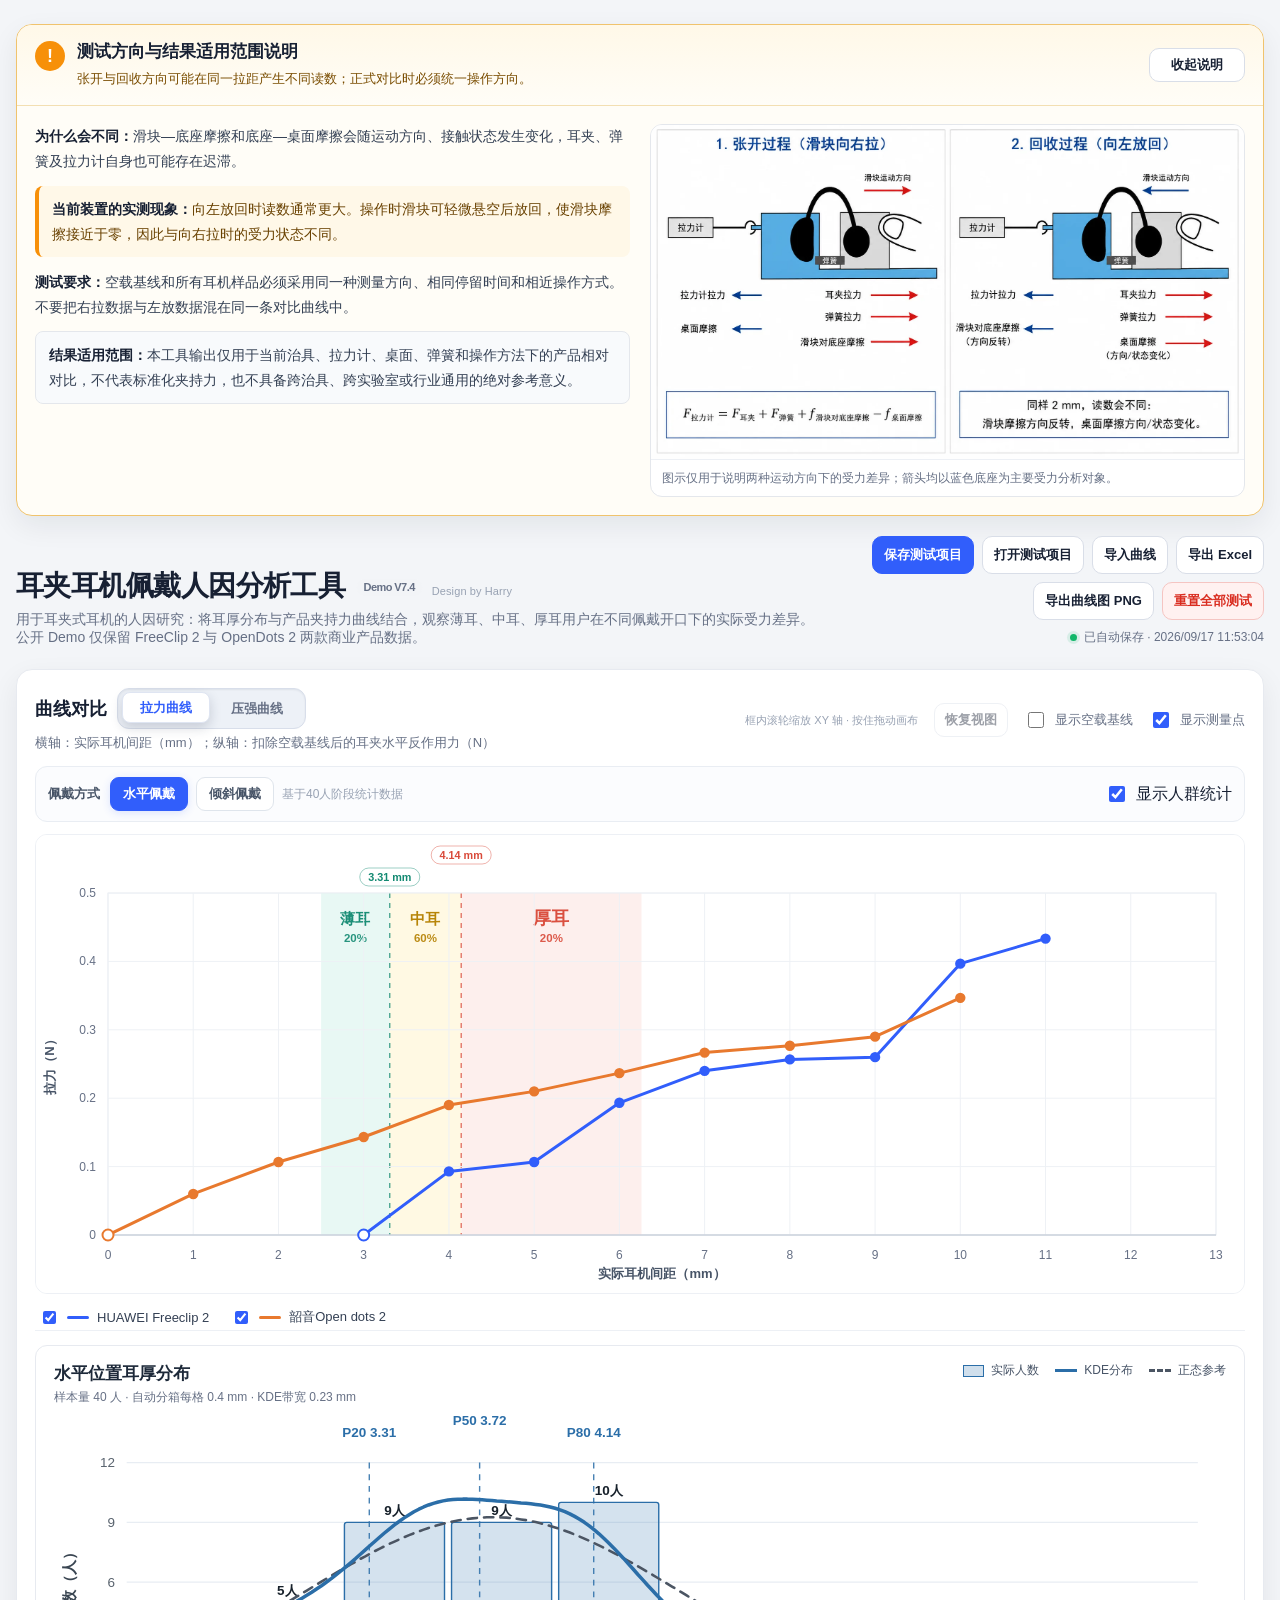
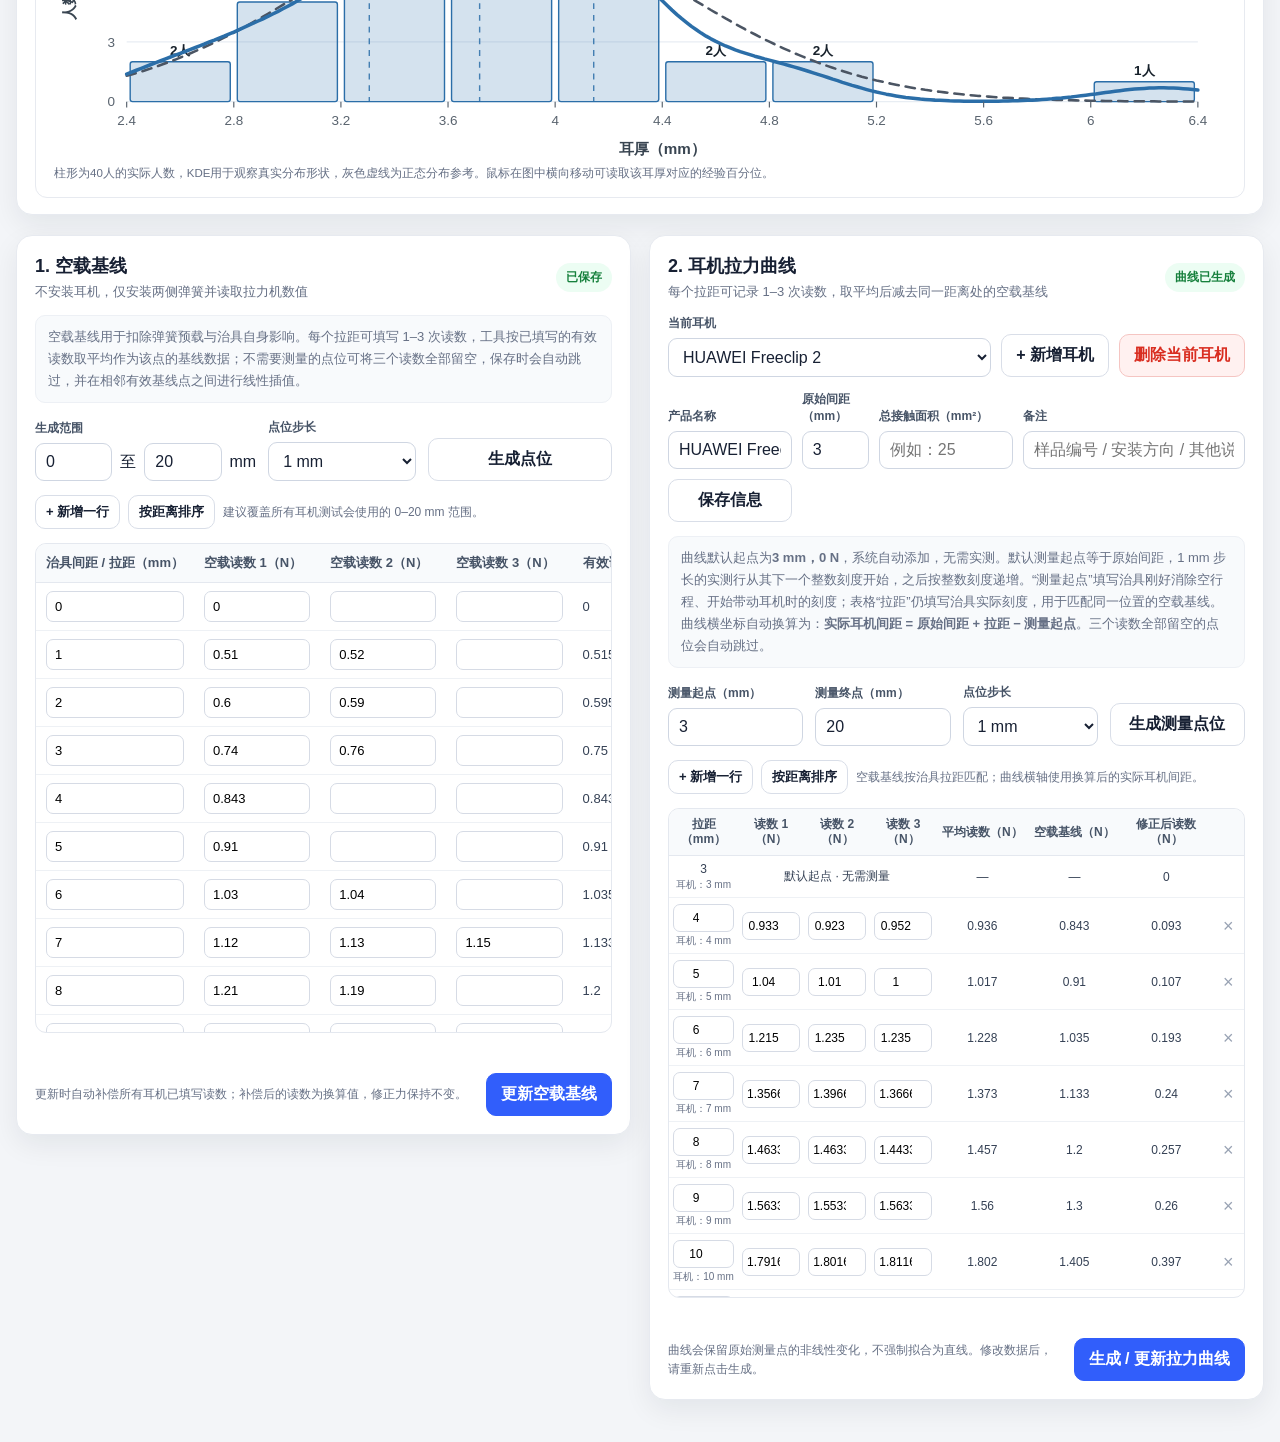
==== commit 5bc998b9: "Clarify human-factors purpose in public demo header" ====
--- a/earclip-force-curve-demo/index.html
+++ b/earclip-force-curve-demo/index.html
@@ -1024,7 +1024,7 @@
           <h1>耳夹耳机佩戴人因分析工具 <span class="version-badge">Demo V7.4</span></h1>
           <span class="design-credit">Design by Harry</span>
         </div>
-        <p>每个拉距可记录 1–3 次读数并自动取平均；允许跳过未测点位，再扣除空载基线。空载与耳机测试必须统一测量方向，数据仅用于当前治具与测试方法下的产品对比。</p>
+        <p>用于耳夹式耳机的人因研究：将耳厚分布与产品夹持力曲线结合，观察薄耳、中耳、厚耳用户在不同佩戴开口下的实际受力差异。公开 Demo 仅保留 FreeClip 2 与 OpenDots 2 两款商业产品数据。</p>
       </div>
       <div class="header-tools">
         <div class="toolbar">
